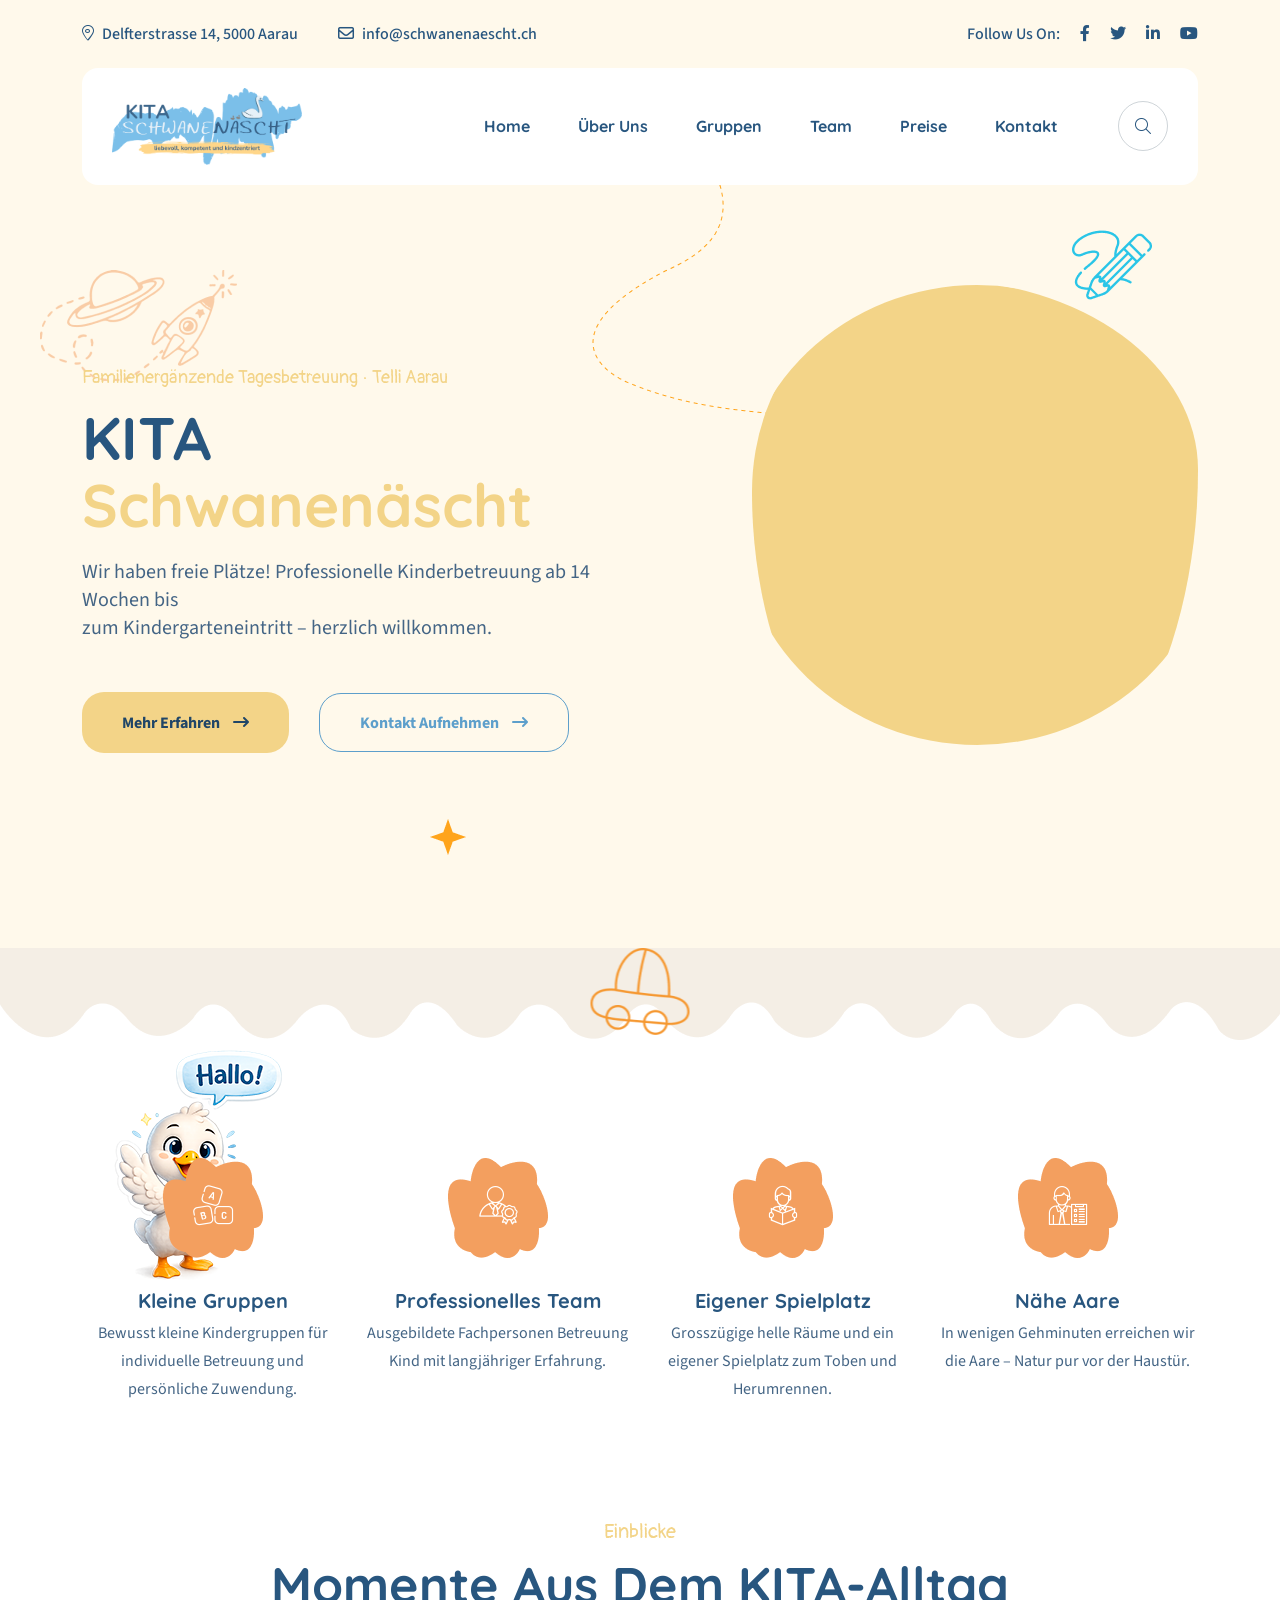
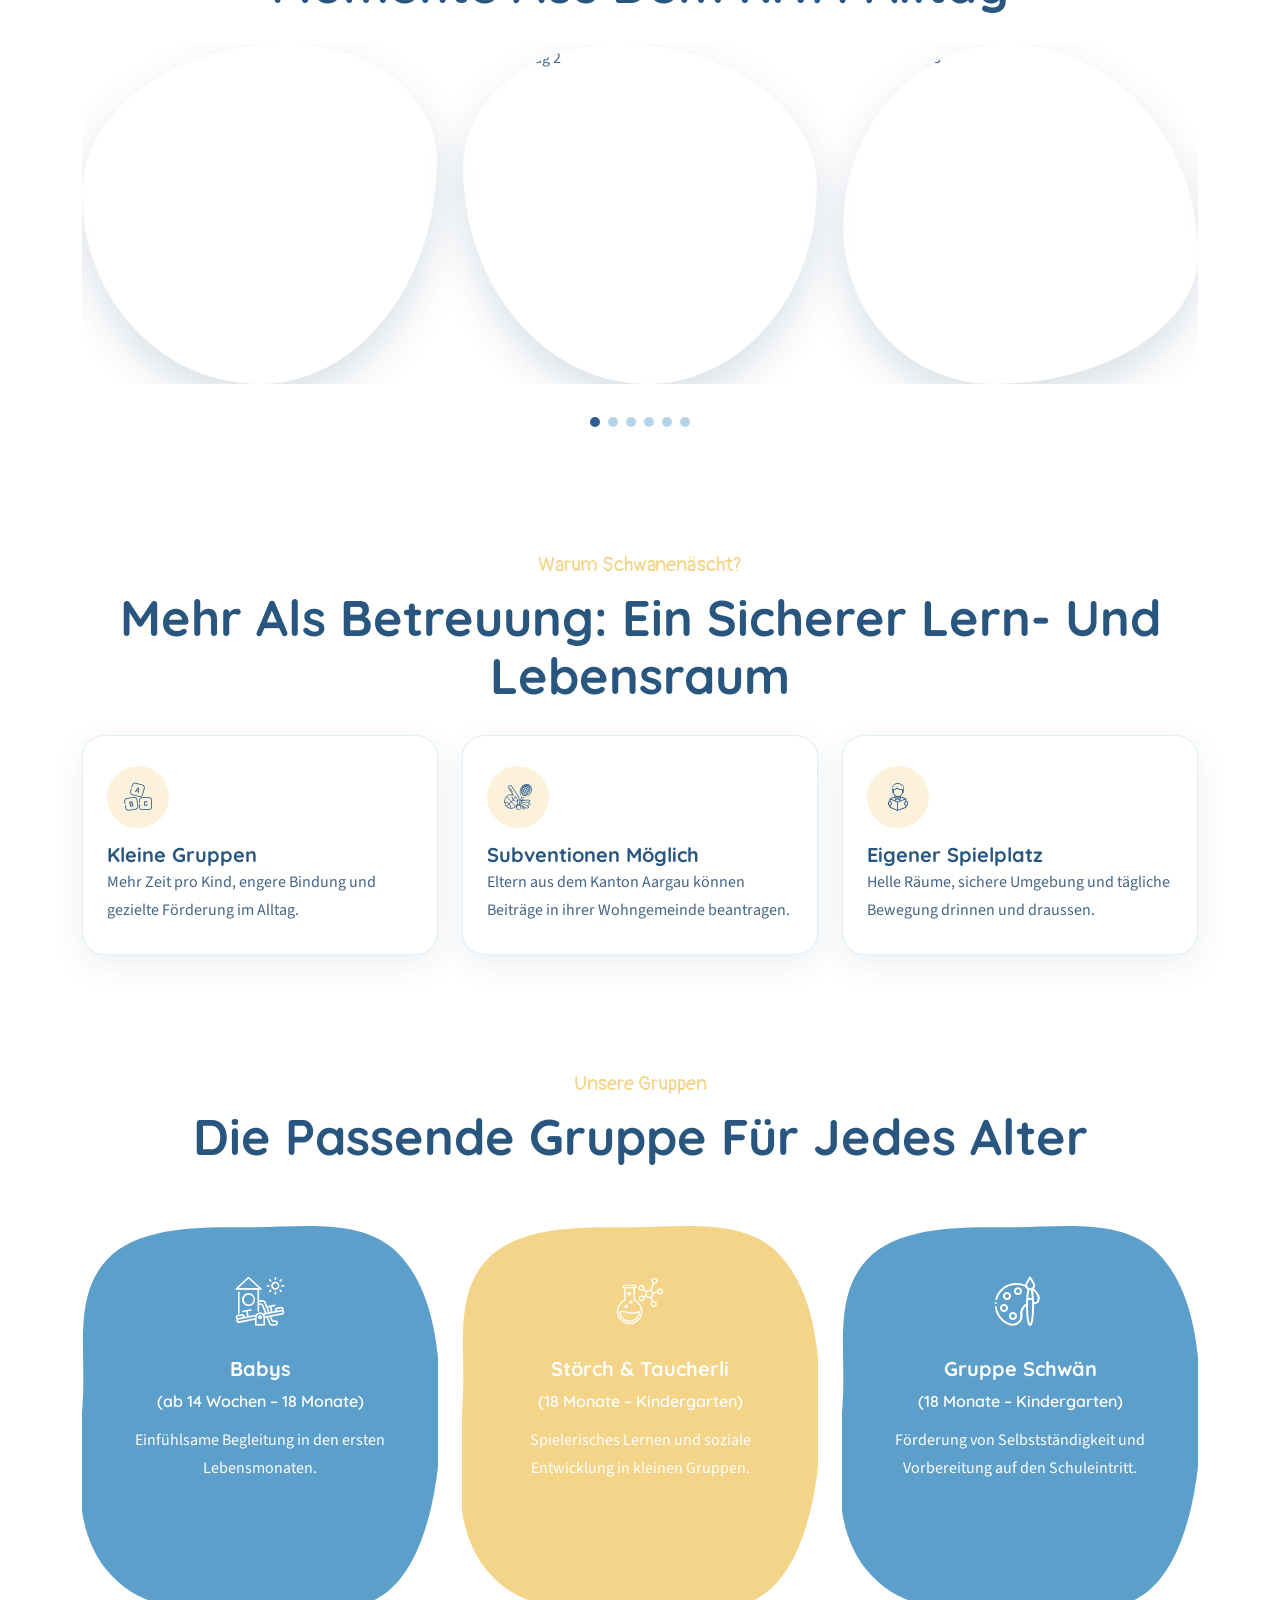
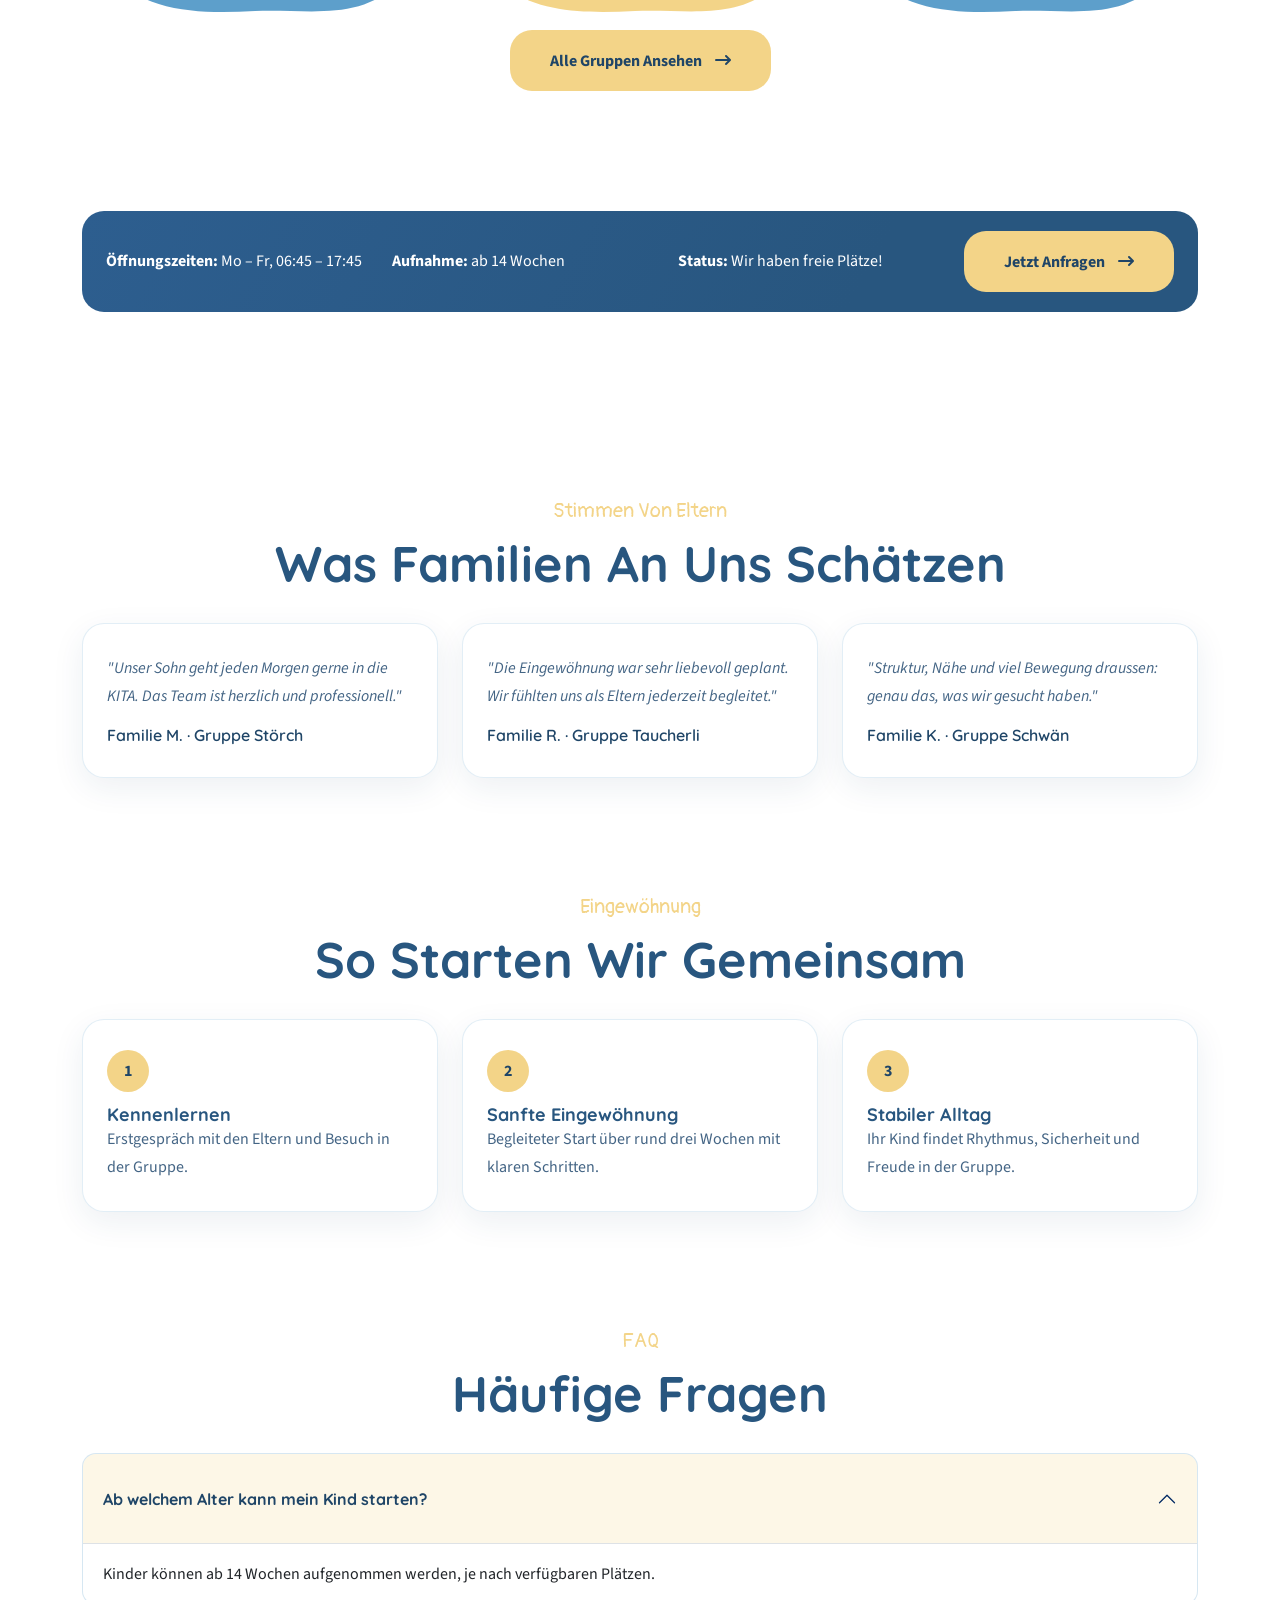
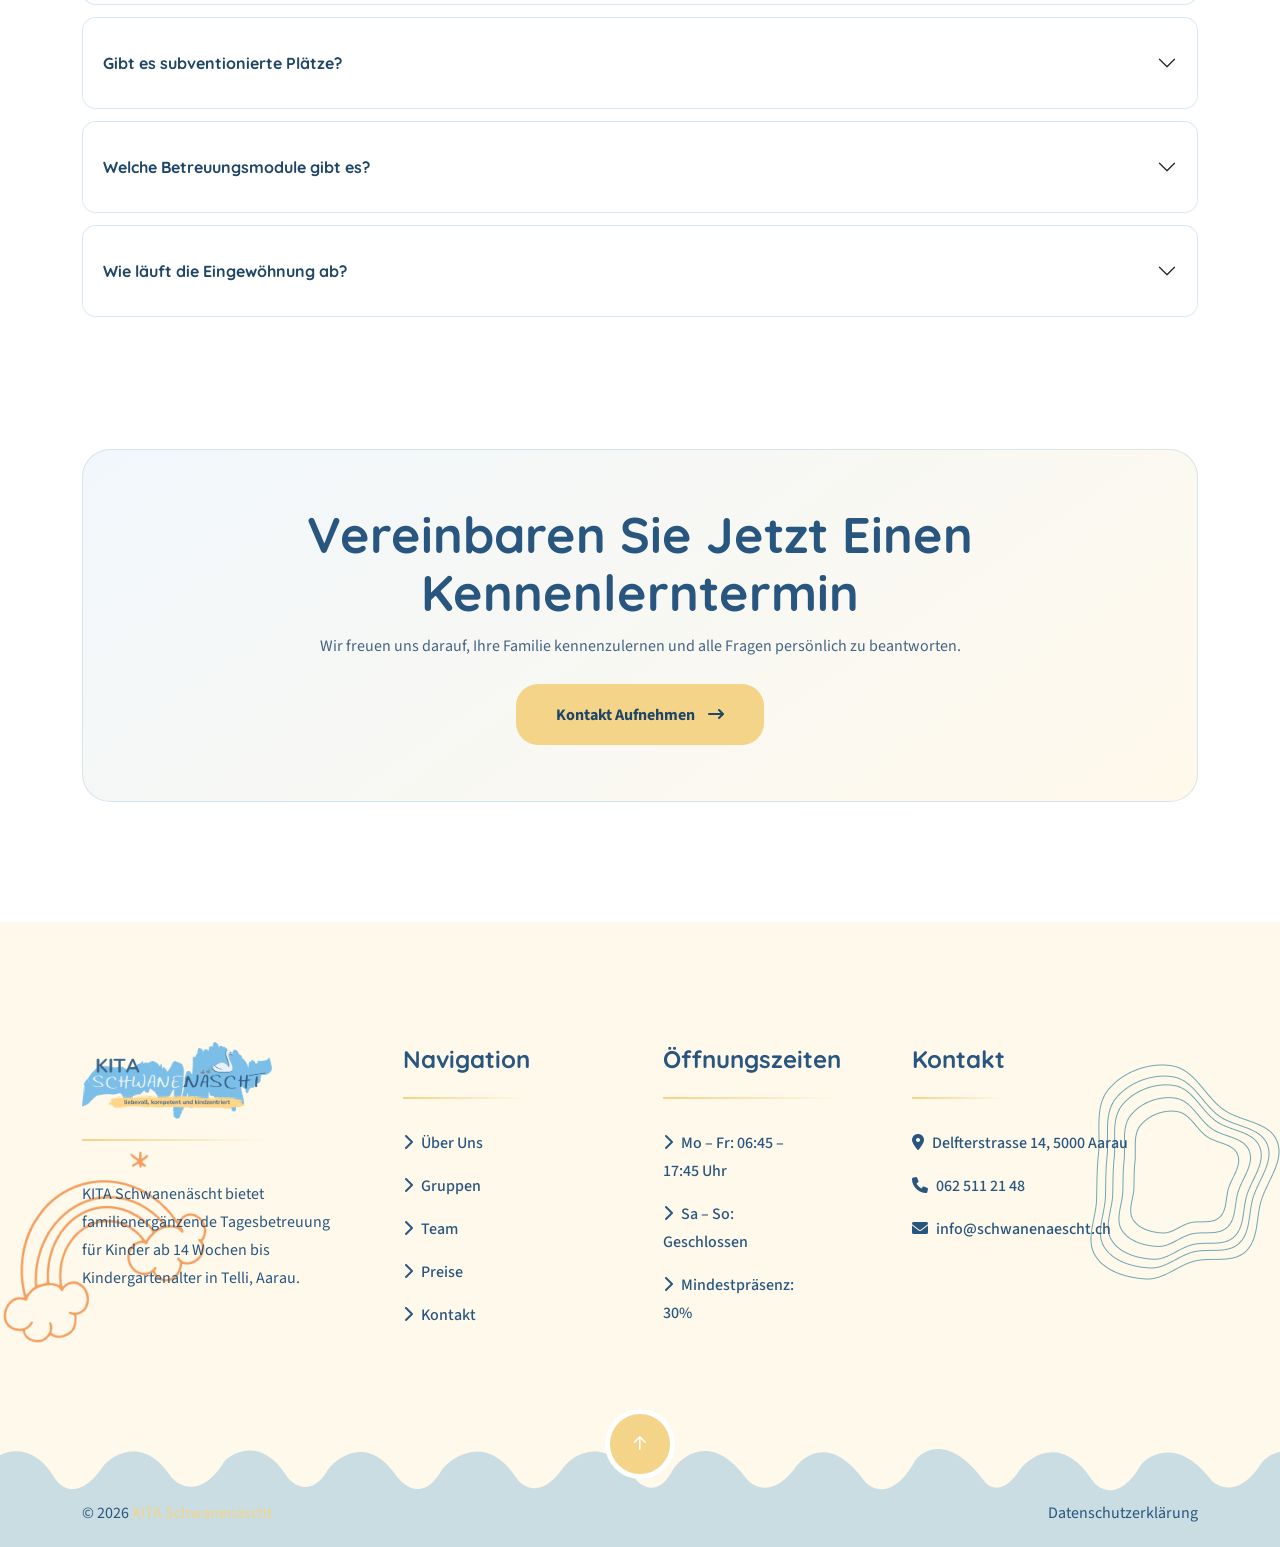
==== index.html @ d2004613 "creacion componente header y footer" ====
<!DOCTYPE html>
<html lang="en">
    <!--<< Header Area >>-->
    <head>
        <!-- ========== Meta Tags ========== -->
        <meta charset="UTF-8">
        <meta http-equiv="X-UA-Compatible" content="IE=edge">
        <meta name="viewport" content="width=device-width, initial-scale=1">
        <meta name="author" content="KITA Schwanenäscht">
        <meta name="description" content="KITA Schwanenäscht in Aarau: familienergänzende Tagesbetreuung mit Herz.">
        <!-- ======== Page title ============ -->
        <title>KITA Schwanenäscht – Startseite</title>
        <!--<< Favcion >>-->
        <link rel="shortcut icon" href="assets/img/Logo.png" type="image/x-icon">
        <!--<< Bootstrap min.css >>-->
        <link rel="stylesheet" href="assets/css/bootstrap.min.css">
        <!--<< All Min Css >>-->
        <link rel="stylesheet" href="assets/css/all.min.css">
        <!--<< Animate.css >>-->
        <link rel="stylesheet" href="assets/css/animate.css">
        <!--<< Icomoon.css >>-->
        <link rel="stylesheet" href="assets/css/icomoon.css">
        <!--<< Magnific Popup.css >>-->
        <link rel="stylesheet" href="assets/css/magnific-popup.css">
        <!--<< MeanMenu.css >>-->
        <link rel="stylesheet" href="assets/css/meanmenu.css">
        <!--<< Swiper Bundle.css >>-->
        <link rel="stylesheet" href="assets/css/swiper-bundle.min.css">
        <!--<< Nice Select.css >>-->
        <link rel="stylesheet" href="assets/css/nice-select.css">
        <!--<< Main.css >>-->
        <link rel="stylesheet" href="assets/css/main.css">
    </head>
    <body>

        <!-- Preloader Start -->
        <div id="preloader" class="preloader">
            <div class="animation-preloader">
                <div class="spinner">                
                </div>
                <div class="txt-loading">
                    <span data-text-preloader="K" class="letters-loading">
                        K
                    </span>
                    <span data-text-preloader="I" class="letters-loading">
                        I
                    </span>
                    <span data-text-preloader="T" class="letters-loading">
                        T
                    </span>
                    <span data-text-preloader="A" class="letters-loading">
                        A
                    </span>
                    <br></br>
                    <span data-text-preloader="A" class="letters-loading">
                        S
                    </span><span data-text-preloader="A" class="letters-loading">
                        c   
                    </span><span data-text-preloader="A" class="letters-loading">
                        h
                    </span><span data-text-preloader="A" class="letters-loading">
                        w
                    </span><span data-text-preloader="A" class="letters-loading">
                        a
                    </span><span data-text-preloader="A" class="letters-loading">
                        n
                    </span><span data-text-preloader="A" class="letters-loading">
                        e
                    </span><span data-text-preloader="A" class="letters-loading">
                        n
                    </span><span data-text-preloader="A" class="letters-loading">
                        ä
                    </span><span data-text-preloader="A" class="letters-loading">
                        s
                    </span><span data-text-preloader="A" class="letters-loading">
                        c
                    </span><span data-text-preloader="A" class="letters-loading">
                        h
                    </span><span data-text-preloader="A" class="letters-loading">
                        t
                    </span>
                    
                </div>
                <p class="text-center">Loading</p>
            </div>
            <div class="loader">
                <div class="row">
                    <div class="col-3 loader-section section-left">
                        <div class="bg"></div>
                    </div>
                    <div class="col-3 loader-section section-left">
                        <div class="bg"></div>
                    </div>
                    <div class="col-3 loader-section section-right">
                        <div class="bg"></div>
                    </div>
                    <div class="col-3 loader-section section-right">
                        <div class="bg"></div>
                    </div>
                </div>
            </div>
        </div>

        <div data-component="assets/Component/header.html"></div>

        <!-- Search Area Start -->
        <div class="search-wrap">
            <div class="search-inner">
                <i class="fas fa-times search-close" id="search-close"></i>
                <div class="search-cell">
                    <form method="get">
                        <div class="search-field-holder">
                            <input type="search" class="main-search-input" placeholder="Search...">
                        </div>
                    </form>
                </div>
            </div>
        </div>

        <!-- Hero Section Start -->
        <section class="hero-section hero-2 fix">
            <div class="circle-shape">
                <img src="assets/img/hero/circle.png" alt="shape-img">
            </div>
            <div class="line-shape">
                <img src="assets/img/hero/line-shape.png" alt="shape-img">
            </div>
            <div class="right-shape">
                <img src="assets/img/hero/right-shape.png" alt="shape-img">
            </div>
            <div class="roket-shape float-bob-y">
                <img src="assets/img/hero/roket.png" alt="shape-img">
            </div>
            <div class="compass-shape">
                <img src="assets/img/ente1.1.png" alt="shape-img">
            </div>
            <div class="bus-shape float-bob-x">
                <img src="assets/img/hero/bus.png" alt="shape-img">
            </div>
            <div class="frame-shape">
                <img src="assets/img/hero/frame.png" alt="shape-img">
            </div>
            <div class="star-shape">
                <img src="assets/img/hero/star-2.png" alt="shape-img">
            </div>
            <div class="pencil-shape">
                <img src="assets/img/hero/pencil.png" alt="">
            </div>
            <div class="container">
                <div class="row g-4 align-items-center">
                    <div class="col-lg-6">
                        <div class="hero-content">
                            <h5 class="wow fadeInUp">Familienergänzende Tagesbetreuung · Telli Aarau</h5>
                            <h1 class="wow fadeInUp" data-wow-delay=".3s">
                                KITA <br> <span>Schwanenäscht</span>
                            </h1>
                            <p class="wow fadeInUp" data-wow-delay=".5s">Wir haben freie Plätze! Professionelle Kinderbetreuung ab 14 Wochen bis <br> zum Kindergarteneintritt – herzlich willkommen.</p>
                            <div class="hero-button">
                                <a href="about.html" class="theme-btn wow fadeInUp" data-wow-delay=".7s">
                                    Mehr erfahren <i class="fa-solid fa-arrow-right-long"></i>
                                </a>
                                <a href="contact.html" class="theme-btn transparent wow fadeInUp" data-wow-delay=".8s">
                                    Kontakt aufnehmen <i class="fa-solid fa-arrow-right-long"></i>
                                </a>
                            </div>
                        </div>
                    </div>
                    <div class="col-lg-6 wow fadeInUp" data-wow-delay=".4s">
                        <div class="hero-image">
                            <img src="assets/img/kita-62.jpg" alt="hero-img">
                        </div>
                    </div>
                </div>
            </div>
        </section>

        <!-- Work Process Section Start -->
        <section class="work-process-section-2 fix section-padding fix">
            <div class="top-shape">
                <img src="assets/img/hero/bottom-shape.png" alt="shape-img">
            </div>
            <div class="container">
                <div class="process-work-wrapper style-padding">
                    <div class="row g-4">
                        <div class="col-xl-3 col-lg-4 col-md-6 wow fadeInUp" data-wow-delay=".2s">
                            <div class="work-process-items text-center">
                                <div class="icon bg-cover" style="background-image: url('assets/img/process/icon-bg.png');">
                                    <i class="icon-icon-1"></i>
                                </div>
                                <div class="content">
                                    <h4>Kleine Gruppen</h4>
                                    <p>
                                        Bewusst kleine Kindergruppen für individuelle Betreuung und persönliche Zuwendung.
                                    </p>
                                </div>
                            </div>
                        </div>
                        <div class="col-xl-3 col-lg-4 col-md-6 wow fadeInUp" data-wow-delay=".4s">
                            <div class="work-process-items text-center">
                                <div class="icon bg-cover" style="background-image: url('assets/img/process/icon-bg.png');">
                                    <i class="icon-icon-2"></i>
                                </div>
                                <div class="content">
                                    <h4>Professionelles Team</h4>
                                    <p>
                                        Ausgebildete Fachpersonen Betreuung Kind mit langjähriger Erfahrung.
                                    </p>
                                </div>
                            </div>
                        </div>
                        <div class="col-xl-3 col-lg-4 col-md-6 wow fadeInUp" data-wow-delay=".6s">
                            <div class="work-process-items text-center">
                                <div class="icon bg-cover" style="background-image: url('assets/img/process/icon-bg.png');">
                                    <i class="icon-icon-3"></i>
                                </div>
                                <div class="content">
                                    <h4>Eigener Spielplatz</h4>
                                    <p>
                                        Grosszügige helle Räume und ein eigener Spielplatz zum Toben und Herumrennen.
                                    </p>
                                </div>
                            </div>
                        </div>
                        <div class="col-xl-3 col-lg-4 col-md-6 wow fadeInUp" data-wow-delay=".8s">
                            <div class="work-process-items text-center">
                                <div class="icon bg-cover" style="background-image: url('assets/img/process/icon-bg.png');">
                                    <i class="icon-icon-4"></i>
                                </div>
                                <div class="content">
                                    <h4>Nähe Aare</h4>
                                    <p>
                                        In wenigen Gehminuten erreichen wir die Aare – Natur pur vor der Haustür.
                                    </p>
                                </div>
                            </div>
                        </div>
                    </div>
                </div>
            </div>
        </section>

        
        <!-- Home Gallery Carousel Start -->
        <section class="home-gallery-section fix section-padding pt-0">
            <div class="container">
                <div class="section-title text-center">
                    <span class="wow fadeInUp">Einblicke</span>
                    <h2 class="wow fadeInUp" data-wow-delay=".3s">Momente aus dem KITA-Alltag</h2>
                </div>
                <div class="swiper home-gallery-slider wow fadeInUp" data-wow-delay=".4s">
                    <div class="swiper-wrapper">
                        <div class="swiper-slide">
                            <div class="home-gallery-item">
                                <img src="assets/img/kita-62.jpg" alt="KITA Alltag 1">
                            </div>
                        </div>
                        <div class="swiper-slide">
                            <div class="home-gallery-item">
                                <img src="assets/img/kita-28.jpg" alt="KITA Alltag 2">
                            </div>
                        </div>
                        <div class="swiper-slide">
                            <div class="home-gallery-item">
                                <img src="assets/img/kita-75.jpg" alt="KITA Alltag 3">
                            </div>
                        </div>
                        <div class="swiper-slide">
                            <div class="home-gallery-item">
                                <img src="assets/img/kita-142.jpg" alt="KITA Alltag 4">
                            </div>
                        </div>
                        <div class="swiper-slide">
                            <div class="home-gallery-item">
                                <img src="assets/img/kita-77.jpg" alt="KITA Team 1">
                            </div>
                        </div>
                        <div class="swiper-slide">
                            <div class="home-gallery-item">
                                <img src="assets/img/kita-131.jpg" alt="KITA Team 2">
                            </div>
                        </div>
                    </div>
                </div>
                <div class="home-gallery-dots"></div>
            </div>
        </section>

        <!-- Home Highlights Section Start -->
        <section class="home-highlights-section section-padding pt-0">
            <div class="container">
                <div class="section-title text-center">
                    <span class="wow fadeInUp">Warum Schwanenäscht?</span>
                    <h2 class="wow fadeInUp" data-wow-delay=".3s">Mehr als Betreuung: ein sicherer Lern- und Lebensraum</h2>
                </div>
                <div class="row g-4">
                    <div class="col-lg-4 col-md-6 wow fadeInUp" data-wow-delay=".2s">
                        <div class="home-highlight-card">
                            <div class="icon"><i class="icon-icon-1"></i></div>
                            <h4>Kleine Gruppen</h4>
                            <p>Mehr Zeit pro Kind, engere Bindung und gezielte Förderung im Alltag.</p>
                        </div>
                    </div>
                    <div class="col-lg-4 col-md-6 wow fadeInUp" data-wow-delay=".4s">
                        <div class="home-highlight-card">
                            <div class="icon"><i class="icon-icon-12"></i></div>
                            <h4>Subventionen möglich</h4>
                            <p>Eltern aus dem Kanton Aargau können Beiträge in ihrer Wohngemeinde beantragen.</p>
                        </div>
                    </div>
                    <div class="col-lg-4 col-md-6 wow fadeInUp" data-wow-delay=".6s">
                        <div class="home-highlight-card">
                            <div class="icon"><i class="icon-icon-3"></i></div>
                            <h4>Eigener Spielplatz</h4>
                            <p>Helle Räume, sichere Umgebung und tägliche Bewegung drinnen und draussen.</p>
                        </div>
                    </div>
                </div>
            </div>
        </section>

        <!-- Home Groups Teaser Start -->
        <section class="home-groups-teaser section-padding pt-0">
            <div class="container">
                <div class="section-title text-center">
                    <span class="wow fadeInUp">Unsere Gruppen</span>
                    <h2 class="wow fadeInUp" data-wow-delay=".3s">Die passende Gruppe für jedes Alter</h2>
                </div>
                <div class="row g-4">
                    <div class="col-xl-4 col-md-6 wow fadeInUp" data-wow-delay=".2s">
                        <div class="program-box-items-2">
                            <div class="program-bg"></div>
                            <div class="icon">
                                <i class="icon-icon-18"></i>
                            </div>
                            <div class="content text-center">
                                <h4><a href="programs.html">Babys</a></h4>
                                <span>(ab 14 Wochen – 18 Monate)</span>
                                <p>Einfühlsame Begleitung in den ersten Lebensmonaten.</p>
                            </div>
                        </div>
                    </div>
                    <div class="col-xl-4 col-md-6 wow fadeInUp" data-wow-delay=".4s">
                        <div class="program-box-items-2">
                            <div class="program-bg bg-2"></div>
                            <div class="icon">
                                <i class="icon-icon-19"></i>
                            </div>
                            <div class="content text-center">
                                <h4><a href="programs.html">Störch & Taucherli</a></h4>
                                <span>(18 Monate – Kindergarten)</span>
                                <p>Spielerisches Lernen und soziale Entwicklung in kleinen Gruppen.</p>
                            </div>
                        </div>
                    </div>
                    <div class="col-xl-4 col-md-6 wow fadeInUp" data-wow-delay=".6s">
                        <div class="program-box-items-2">
                            <div class="program-bg bg-4"></div>
                            <div class="icon">
                                <i class="icon-icon-21"></i>
                            </div>
                            <div class="content text-center">
                                <h4><a href="programs.html">Gruppe Schwän</a></h4>
                                <span>(18 Monate – Kindergarten)</span>
                                <p>Förderung von Selbstständigkeit und Vorbereitung auf den Schuleintritt.</p>
                            </div>
                        </div>
                    </div>
                </div>
                <div class="text-center mt-5 wow fadeInUp" data-wow-delay=".5s">
                    <a href="programs.html" class="theme-btn">Alle Gruppen ansehen <i class="fa-solid fa-arrow-right-long"></i></a>
                </div>
            </div>
        </section>

        <!-- Home Availability Strip Start -->
        <section class="home-availability-strip">
            <div class="container">
                <div class="availability-wrap wow fadeInUp" data-wow-delay=".2s">
                    <div><strong>Öffnungszeiten:</strong> Mo – Fr, 06:45 – 17:45</div>
                    <div><strong>Aufnahme:</strong> ab 14 Wochen</div>
                    <div><strong>Status:</strong> Wir haben freie Plätze!</div>
                    <a href="contact.html" class="theme-btn">Jetzt anfragen <i class="fa-solid fa-arrow-right-long"></i></a>
                </div>
            </div>
        </section>

        <!-- Home Testimonials Start -->
        <section class="home-testimonials section-padding">
            <div class="container">
                <div class="section-title text-center">
                    <span class="wow fadeInUp">Stimmen von Eltern</span>
                    <h2 class="wow fadeInUp" data-wow-delay=".3s">Was Familien an uns schätzen</h2>
                </div>
                <div class="row g-4">
                    <div class="col-lg-4 col-md-6 wow fadeInUp" data-wow-delay=".2s">
                        <div class="home-testimonial-card">
                            <p>"Unser Sohn geht jeden Morgen gerne in die KITA. Das Team ist herzlich und professionell."</p>
                            <h6>Familie M. · Gruppe Störch</h6>
                        </div>
                    </div>
                    <div class="col-lg-4 col-md-6 wow fadeInUp" data-wow-delay=".4s">
                        <div class="home-testimonial-card">
                            <p>"Die Eingewöhnung war sehr liebevoll geplant. Wir fühlten uns als Eltern jederzeit begleitet."</p>
                            <h6>Familie R. · Gruppe Taucherli</h6>
                        </div>
                    </div>
                    <div class="col-lg-4 col-md-6 wow fadeInUp" data-wow-delay=".6s">
                        <div class="home-testimonial-card">
                            <p>"Struktur, Nähe und viel Bewegung draussen: genau das, was wir gesucht haben."</p>
                            <h6>Familie K. · Gruppe Schwän</h6>
                        </div>
                    </div>
                </div>
            </div>
        </section>

        <!-- Home Onboarding Start -->
        <section class="home-onboarding section-padding pt-0">
            <div class="container">
                <div class="section-title text-center">
                    <span class="wow fadeInUp">Eingewöhnung</span>
                    <h2 class="wow fadeInUp" data-wow-delay=".3s">So starten wir gemeinsam</h2>
                </div>
                <div class="row g-4">
                    <div class="col-lg-4 col-md-6 wow fadeInUp" data-wow-delay=".2s">
                        <div class="onboarding-step">
                            <span class="step-number">1</span>
                            <h5>Kennenlernen</h5>
                            <p>Erstgespräch mit den Eltern und Besuch in der Gruppe.</p>
                        </div>
                    </div>
                    <div class="col-lg-4 col-md-6 wow fadeInUp" data-wow-delay=".4s">
                        <div class="onboarding-step">
                            <span class="step-number">2</span>
                            <h5>Sanfte Eingewöhnung</h5>
                            <p>Begleiteter Start über rund drei Wochen mit klaren Schritten.</p>
                        </div>
                    </div>
                    <div class="col-lg-4 col-md-6 wow fadeInUp" data-wow-delay=".6s">
                        <div class="onboarding-step">
                            <span class="step-number">3</span>
                            <h5>Stabiler Alltag</h5>
                            <p>Ihr Kind findet Rhythmus, Sicherheit und Freude in der Gruppe.</p>
                        </div>
                    </div>
                </div>
            </div>
        </section>

        <!-- Home FAQ Start -->
        <section class="home-faq section-padding pt-0">
            <div class="container">
                <div class="section-title text-center">
                    <span class="wow fadeInUp">FAQ</span>
                    <h2 class="wow fadeInUp" data-wow-delay=".3s">Häufige Fragen</h2>
                </div>
                <div class="accordion" id="homeFaqAccordion">
                    <div class="accordion-item wow fadeInUp" data-wow-delay=".2s">
                        <h2 class="accordion-header" id="faqHeadingOne">
                            <button class="accordion-button" type="button" data-bs-toggle="collapse" data-bs-target="#faqOne" aria-expanded="true" aria-controls="faqOne">
                                Ab welchem Alter kann mein Kind starten?
                            </button>
                        </h2>
                        <div id="faqOne" class="accordion-collapse collapse show" aria-labelledby="faqHeadingOne" data-bs-parent="#homeFaqAccordion">
                            <div class="accordion-body">Kinder können ab 14 Wochen aufgenommen werden, je nach verfügbaren Plätzen.</div>
                        </div>
                    </div>
                    <div class="accordion-item wow fadeInUp" data-wow-delay=".3s">
                        <h2 class="accordion-header" id="faqHeadingTwo">
                            <button class="accordion-button collapsed" type="button" data-bs-toggle="collapse" data-bs-target="#faqTwo" aria-expanded="false" aria-controls="faqTwo">
                                Gibt es subventionierte Plätze?
                            </button>
                        </h2>
                        <div id="faqTwo" class="accordion-collapse collapse" aria-labelledby="faqHeadingTwo" data-bs-parent="#homeFaqAccordion">
                            <div class="accordion-body">Ja. Eltern aus dem Kanton Aargau können bei der Wohngemeinde Subventionen beantragen.</div>
                        </div>
                    </div>
                    <div class="accordion-item wow fadeInUp" data-wow-delay=".4s">
                        <h2 class="accordion-header" id="faqHeadingThree">
                            <button class="accordion-button collapsed" type="button" data-bs-toggle="collapse" data-bs-target="#faqThree" aria-expanded="false" aria-controls="faqThree">
                                Welche Betreuungsmodule gibt es?
                            </button>
                        </h2>
                        <div id="faqThree" class="accordion-collapse collapse" aria-labelledby="faqHeadingThree" data-bs-parent="#homeFaqAccordion">
                            <div class="accordion-body">Ganztag oder Halbtag, mit oder ohne Mittagessen, passend zu Ihrem Familienalltag.</div>
                        </div>
                    </div>
                    <div class="accordion-item wow fadeInUp" data-wow-delay=".5s">
                        <h2 class="accordion-header" id="faqHeadingFour">
                            <button class="accordion-button collapsed" type="button" data-bs-toggle="collapse" data-bs-target="#faqFour" aria-expanded="false" aria-controls="faqFour">
                                Wie läuft die Eingewöhnung ab?
                            </button>
                        </h2>
                        <div id="faqFour" class="accordion-collapse collapse" aria-labelledby="faqHeadingFour" data-bs-parent="#homeFaqAccordion">
                            <div class="accordion-body">In mehreren begleiteten Terminen über etwa drei Wochen, individuell auf Ihr Kind abgestimmt.</div>
                        </div>
                    </div>
                </div>
            </div>
        </section>

        <!-- Home CTA Final Start -->
        <section class="home-final-cta section-padding pt-0">
            <div class="container">
                <div class="home-final-cta-wrap text-center wow fadeInUp" data-wow-delay=".2s">
                    <h2>Vereinbaren Sie jetzt einen Kennenlerntermin</h2>
                    <p>Wir freuen uns darauf, Ihre Familie kennenzulernen und alle Fragen persönlich zu beantworten.</p>
                    <a href="contact.html" class="theme-btn">Kontakt aufnehmen <i class="fa-solid fa-arrow-right-long"></i></a>
                </div>
            </div>
        </section>
<!--<< Footer Section Start >>-->
        <div data-component="assets/Component/footer.html"></div>

        <!--<< All JS Plugins >>-->
        <script src="assets/js/jquery-3.7.1.min.js"></script>
        <script src="assets/js/viewport.jquery.js"></script>
        <script src="assets/js/bootstrap.bundle.min.js"></script>
        <script src="assets/js/jquery.nice-select.min.js"></script>
        <script src="assets/js/jquery.waypoints.js"></script>
        <script src="assets/js/jquery.counterup.min.js"></script>
        <script src="assets/js/swiper-bundle.min.js"></script>
        <script src="assets/js/jquery.meanmenu.min.js"></script>
        <script src="assets/js/jquery.magnific-popup.min.js"></script>
        <script src="assets/js/wow.min.js"></script>
        <script src="assets/js/main.js"></script>
    </body>
</html>
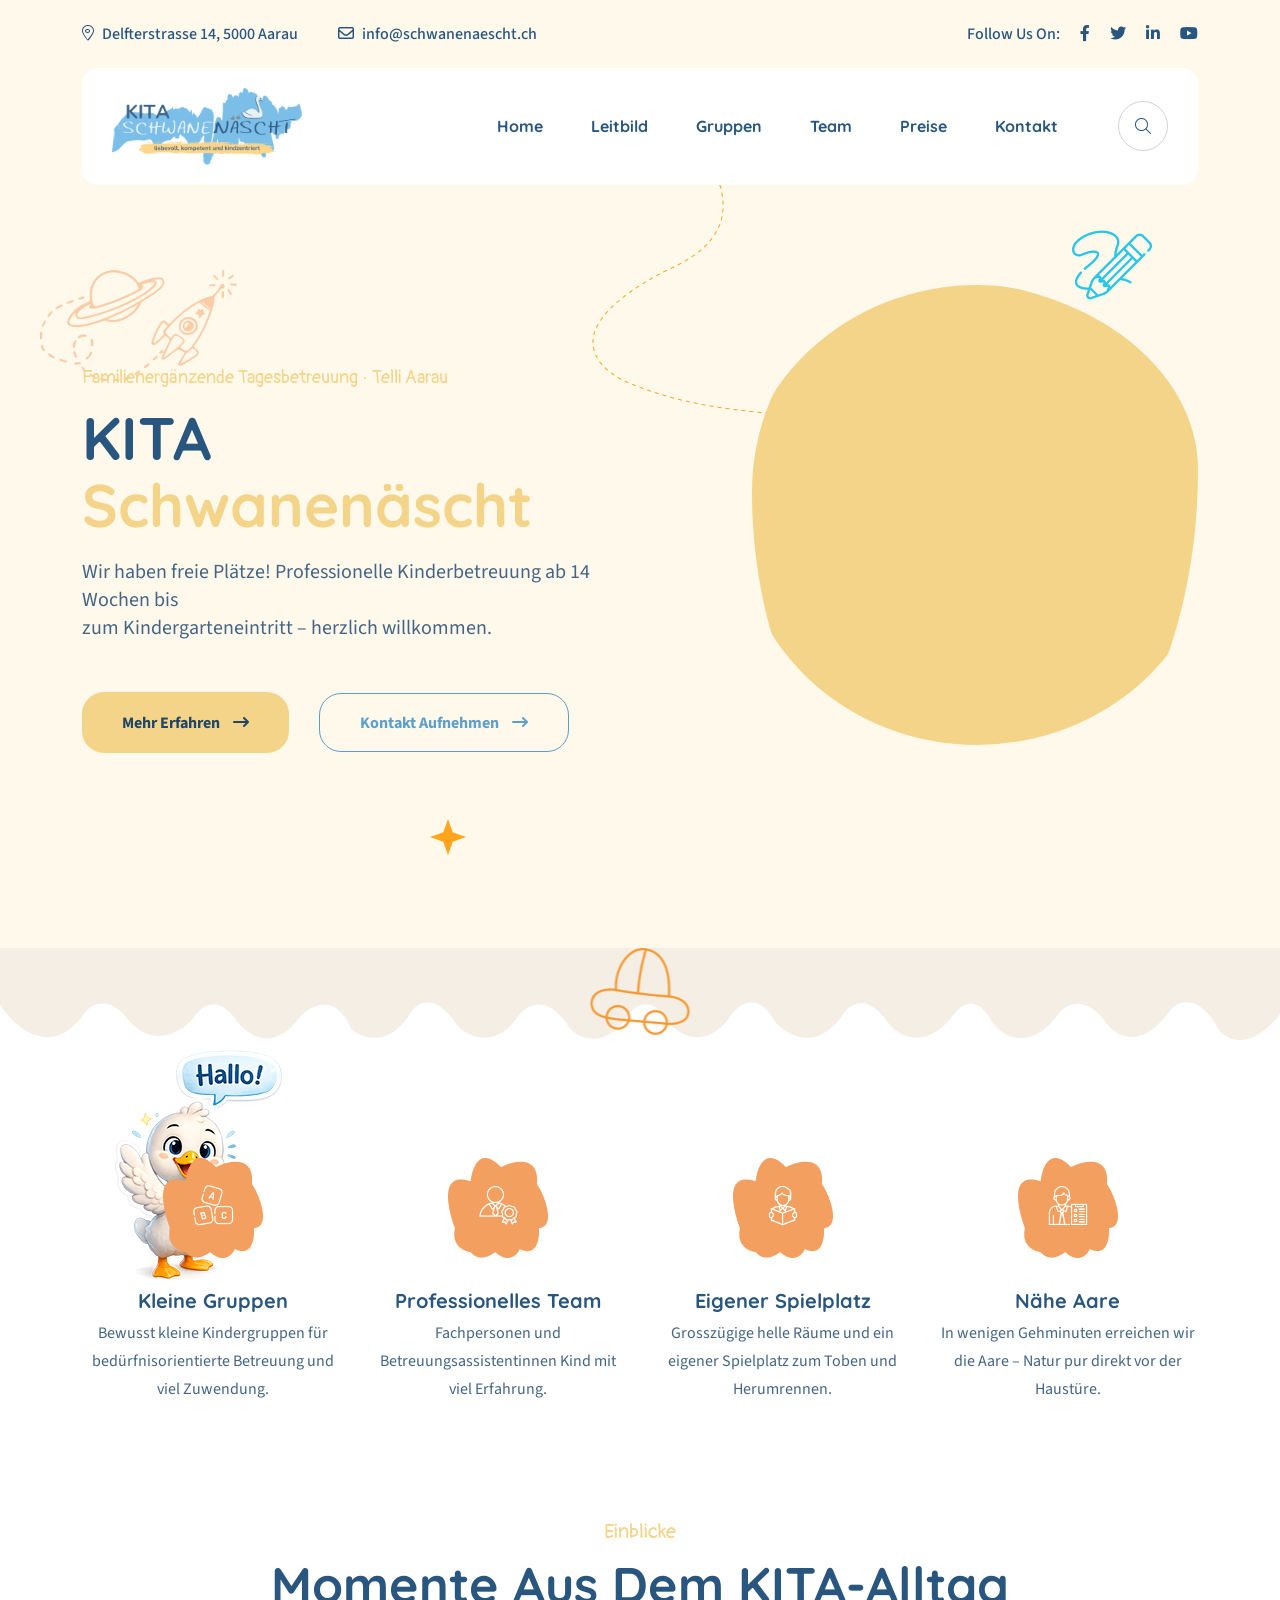
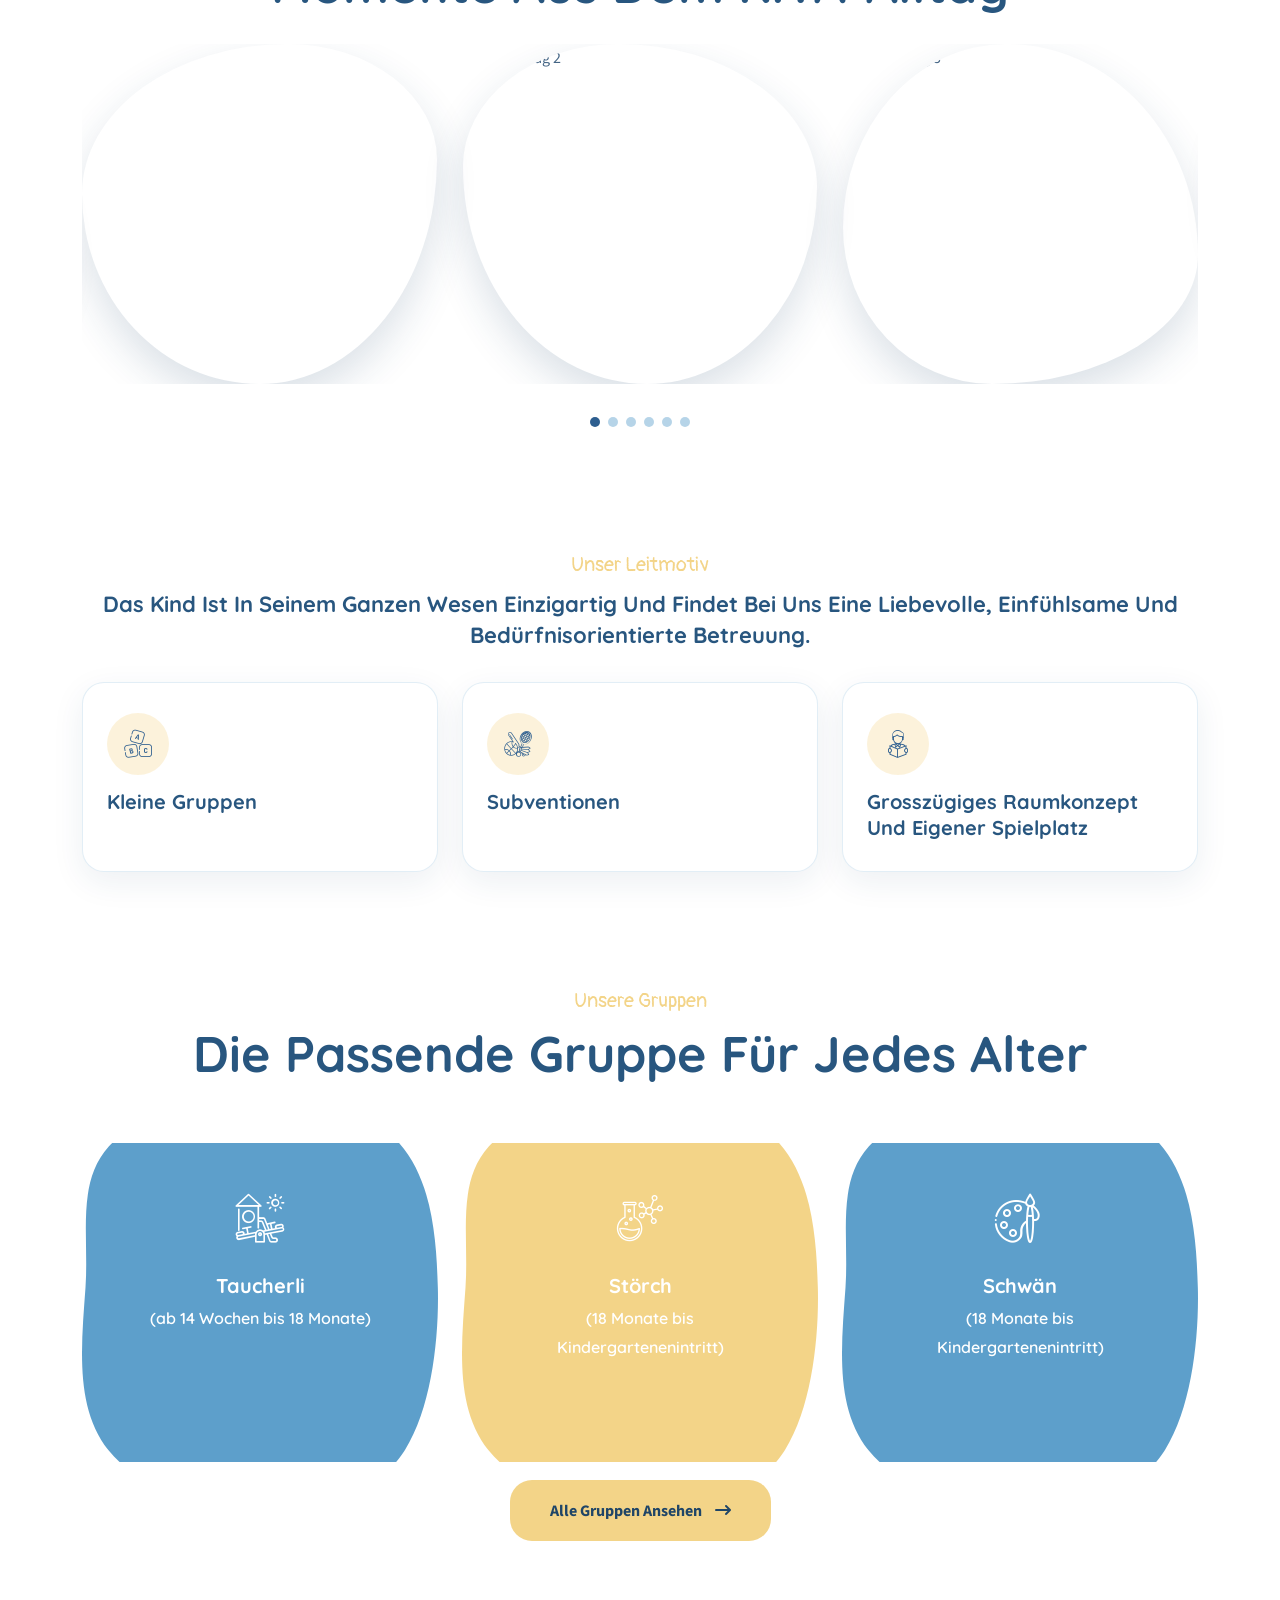
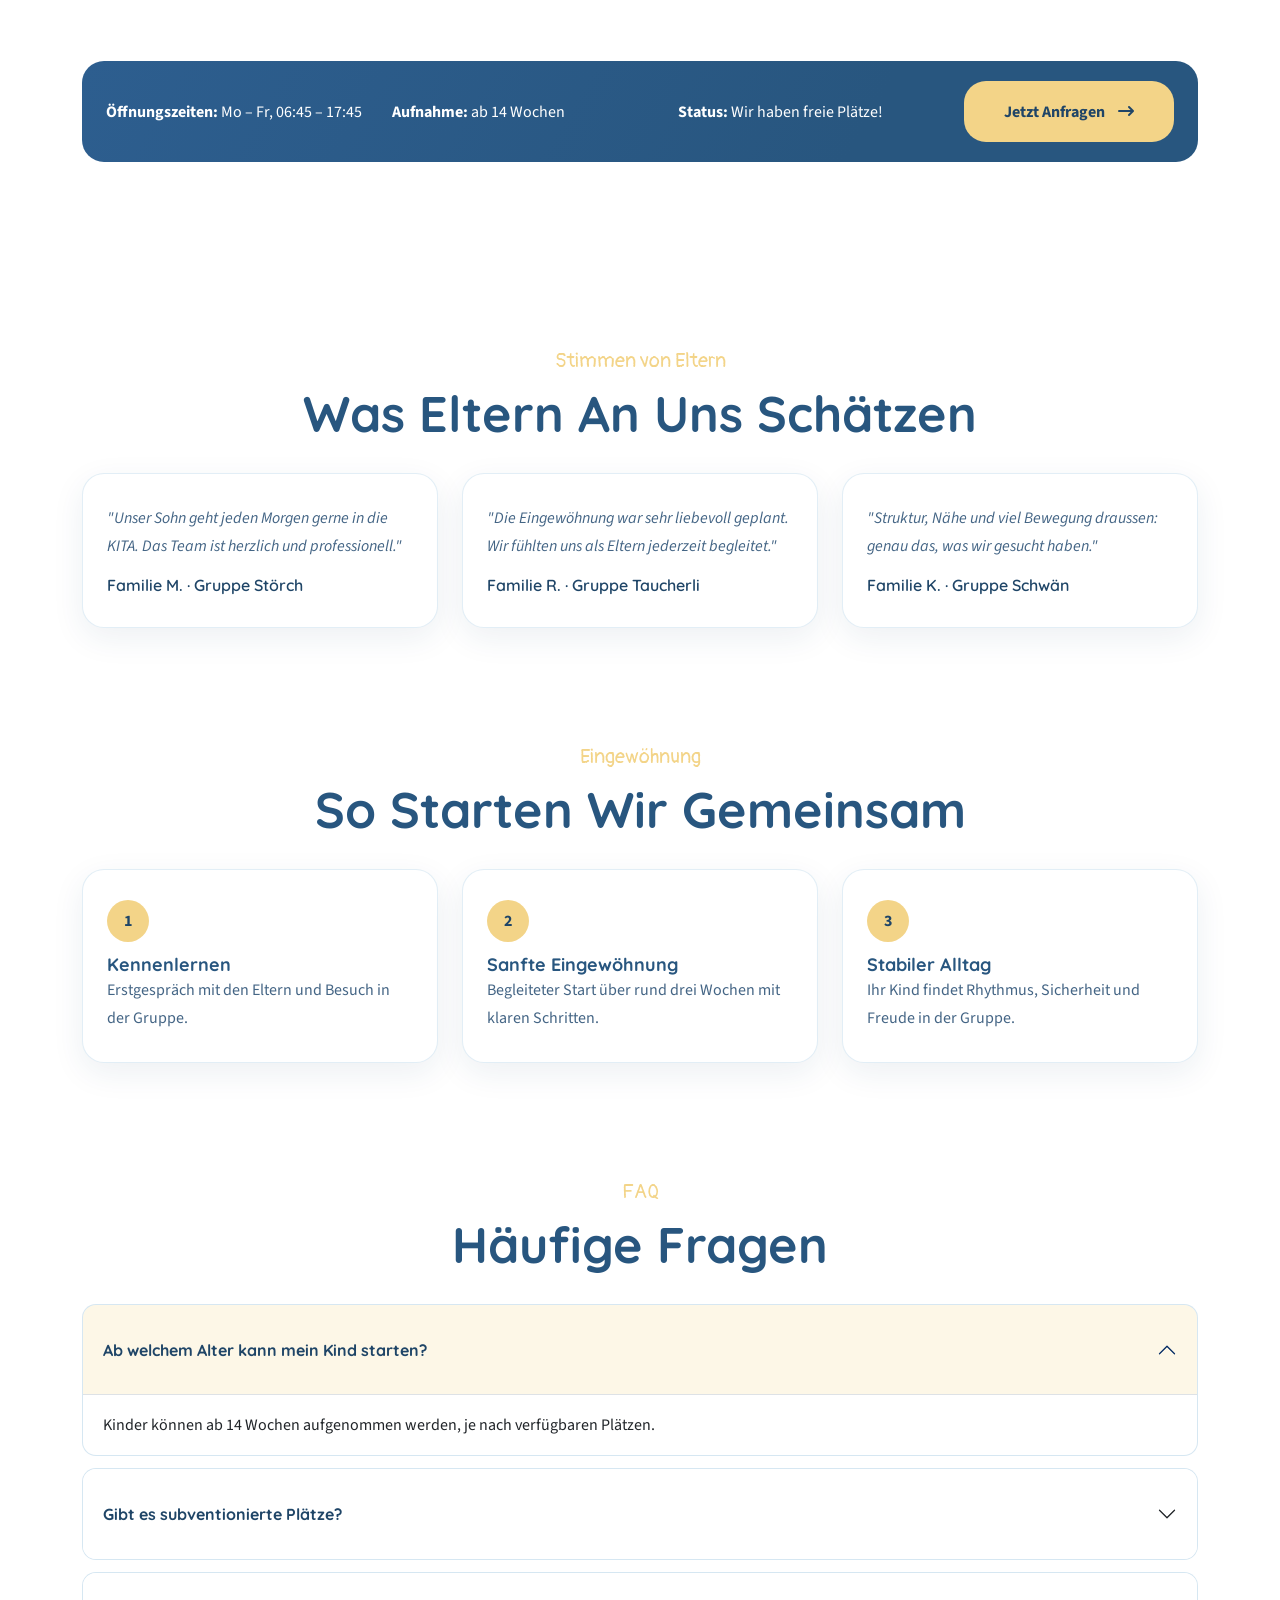
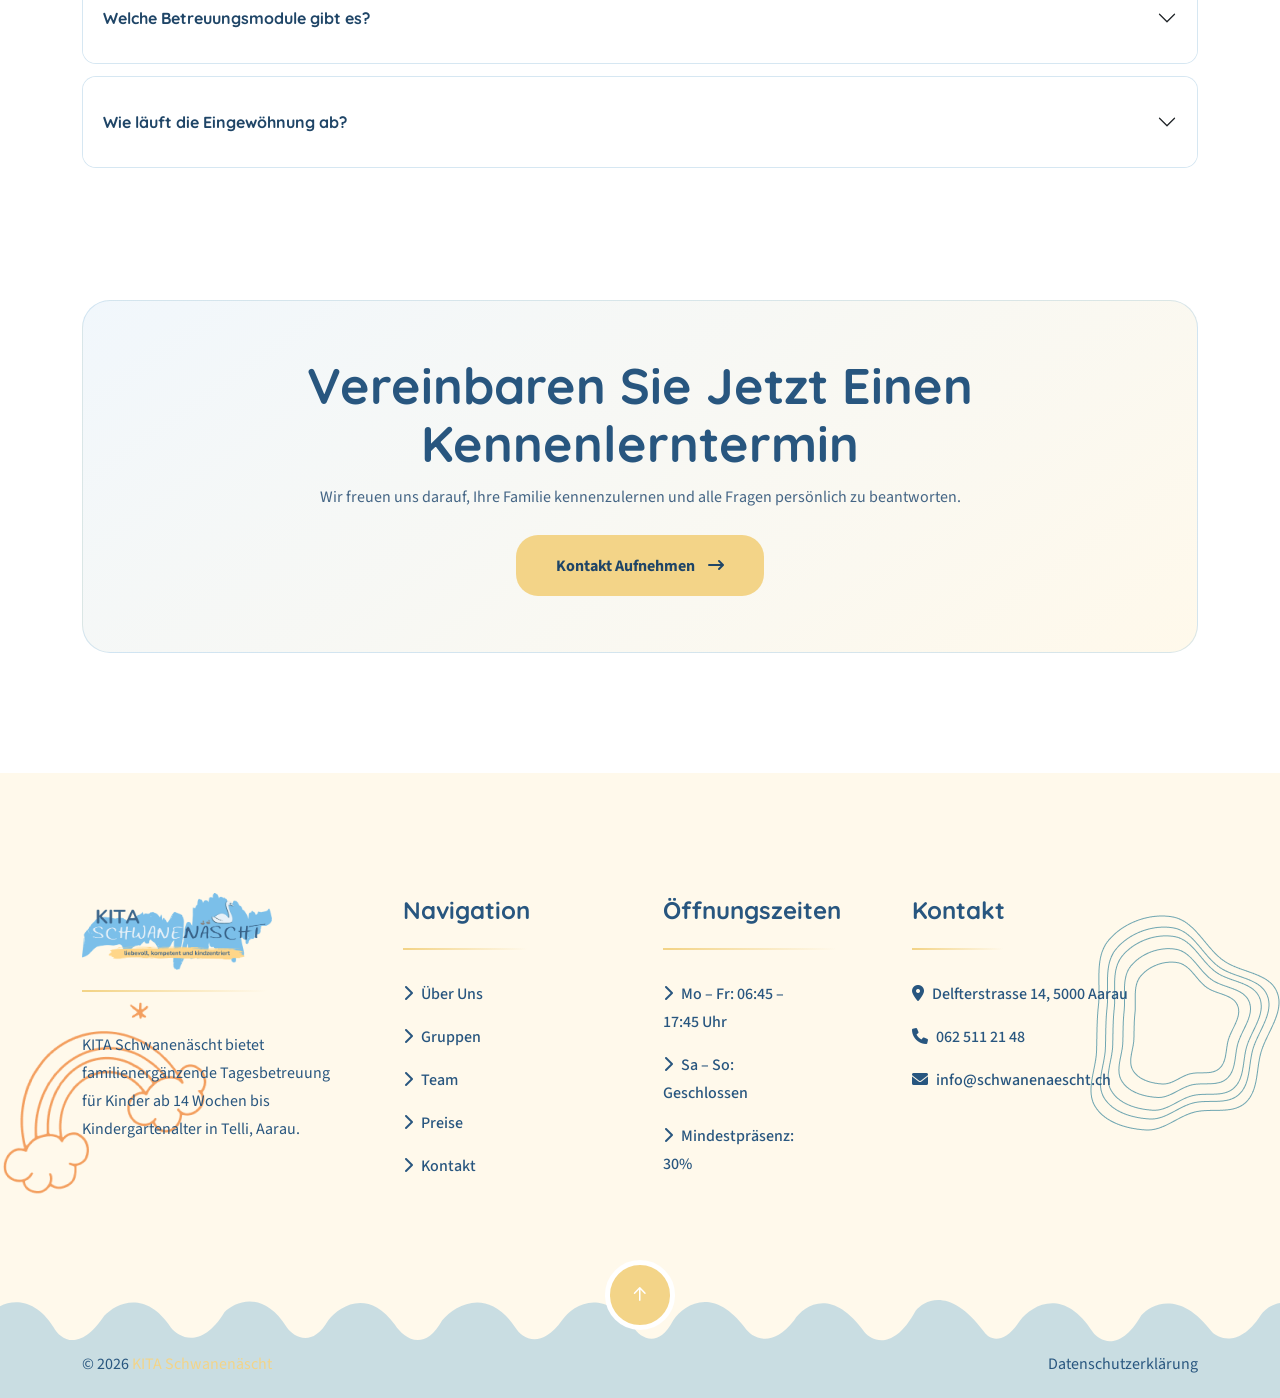
==== commit 63c865a5: "cambios en el home list" ====
--- a/index.html
+++ b/index.html
@@ -103,19 +103,7 @@
 
         <div data-component="assets/Component/header.html"></div>
 
-        <!-- Search Area Start -->
-        <div class="search-wrap">
-            <div class="search-inner">
-                <i class="fas fa-times search-close" id="search-close"></i>
-                <div class="search-cell">
-                    <form method="get">
-                        <div class="search-field-holder">
-                            <input type="search" class="main-search-input" placeholder="Search...">
-                        </div>
-                    </form>
-                </div>
-            </div>
-        </div>
+        <div data-component="assets/Component/search-wrap.html"></div>
 
         <!-- Hero Section Start -->
         <section class="hero-section hero-2 fix">
@@ -190,7 +178,7 @@
                                 <div class="content">
                                     <h4>Kleine Gruppen</h4>
                                     <p>
-                                        Bewusst kleine Kindergruppen für individuelle Betreuung und persönliche Zuwendung.
+                                        Bewusst kleine Kindergruppen für bedürfnisorientierte Betreuung und viel Zuwendung.
                                     </p>
                                 </div>
                             </div>
@@ -203,7 +191,7 @@
                                 <div class="content">
                                     <h4>Professionelles Team</h4>
                                     <p>
-                                        Ausgebildete Fachpersonen Betreuung Kind mit langjähriger Erfahrung.
+                                        Fachpersonen  und Betreuungsassistentinnen Kind mit viel Erfahrung.
                                     </p>
                                 </div>
                             </div>
@@ -229,7 +217,7 @@
                                 <div class="content">
                                     <h4>Nähe Aare</h4>
                                     <p>
-                                        In wenigen Gehminuten erreichen wir die Aare – Natur pur vor der Haustür.
+                                        In wenigen Gehminuten erreichen wir die Aare – Natur pur  direkt vor der Haustüre.
                                     </p>
                                 </div>
                             </div>
@@ -289,29 +277,29 @@
         <section class="home-highlights-section section-padding pt-0">
             <div class="container">
                 <div class="section-title text-center">
-                    <span class="wow fadeInUp">Warum Schwanenäscht?</span>
-                    <h2 class="wow fadeInUp" data-wow-delay=".3s">Mehr als Betreuung: ein sicherer Lern- und Lebensraum</h2>
+                    <span class="wow fadeInUp">Unser Leitmotiv</span>
+                    <h3 class="wow fadeInUp" data-wow-delay=".3s">Das Kind ist in seinem ganzen Wesen einzigartig und findet bei uns eine liebevolle, einfühlsame und bedürfnisorientierte Betreuung.</h3>
                 </div>
                 <div class="row g-4">
                     <div class="col-lg-4 col-md-6 wow fadeInUp" data-wow-delay=".2s">
                         <div class="home-highlight-card">
                             <div class="icon"><i class="icon-icon-1"></i></div>
                             <h4>Kleine Gruppen</h4>
-                            <p>Mehr Zeit pro Kind, engere Bindung und gezielte Förderung im Alltag.</p>
+                            
                         </div>
                     </div>
                     <div class="col-lg-4 col-md-6 wow fadeInUp" data-wow-delay=".4s">
                         <div class="home-highlight-card">
                             <div class="icon"><i class="icon-icon-12"></i></div>
-                            <h4>Subventionen möglich</h4>
-                            <p>Eltern aus dem Kanton Aargau können Beiträge in ihrer Wohngemeinde beantragen.</p>
+                            <h4>Subventionen </h4>
+                            
                         </div>
                     </div>
                     <div class="col-lg-4 col-md-6 wow fadeInUp" data-wow-delay=".6s">
                         <div class="home-highlight-card">
                             <div class="icon"><i class="icon-icon-3"></i></div>
-                            <h4>Eigener Spielplatz</h4>
-                            <p>Helle Räume, sichere Umgebung und tägliche Bewegung drinnen und draussen.</p>
+                            <h4>Grosszügiges Raumkonzept und eigener Spielplatz</h4>
+                            
                         </div>
                     </div>
                 </div>
@@ -333,9 +321,10 @@
                                 <i class="icon-icon-18"></i>
                             </div>
                             <div class="content text-center">
-                                <h4><a href="programs.html">Babys</a></h4>
-                                <span>(ab 14 Wochen – 18 Monate)</span>
-                                <p>Einfühlsame Begleitung in den ersten Lebensmonaten.</p>
+                                <h4><a href="programs.html">Taucherli</a></h4>
+                                <span>(ab 14 Wochen  bis 18 Monate)</span>
+                                
+                                
                             </div>
                         </div>
                     </div>
@@ -346,9 +335,10 @@
                                 <i class="icon-icon-19"></i>
                             </div>
                             <div class="content text-center">
-                                <h4><a href="programs.html">Störch & Taucherli</a></h4>
-                                <span>(18 Monate – Kindergarten)</span>
-                                <p>Spielerisches Lernen und soziale Entwicklung in kleinen Gruppen.</p>
+                                <h4><a href="programs.html">Störch </a></h4>
+                                <span>(18 Monate bis Kindergartenenintritt)</span>
+                               
+                                
                             </div>
                         </div>
                     </div>
@@ -359,9 +349,9 @@
                                 <i class="icon-icon-21"></i>
                             </div>
                             <div class="content text-center">
-                                <h4><a href="programs.html">Gruppe Schwän</a></h4>
-                                <span>(18 Monate – Kindergarten)</span>
-                                <p>Förderung von Selbstständigkeit und Vorbereitung auf den Schuleintritt.</p>
+                                <h4><a href="programs.html">Schwän</a></h4>
+                                <span>(18 Monate bis Kindergartenenintritt)</span>
+                                
                             </div>
                         </div>
                     </div>
@@ -389,7 +379,7 @@
             <div class="container">
                 <div class="section-title text-center">
                     <span class="wow fadeInUp">Stimmen von Eltern</span>
-                    <h2 class="wow fadeInUp" data-wow-delay=".3s">Was Familien an uns schätzen</h2>
+                    <h2 class="wow fadeInUp" data-wow-delay=".3s">Was Eltern an uns schätzen</h2>
                 </div>
                 <div class="row g-4">
                     <div class="col-lg-4 col-md-6 wow fadeInUp" data-wow-delay=".2s">
@@ -523,6 +513,6 @@
         <script src="assets/js/jquery.meanmenu.min.js"></script>
         <script src="assets/js/jquery.magnific-popup.min.js"></script>
         <script src="assets/js/wow.min.js"></script>
-        <script src="assets/js/main.js"></script>
+        <script src="assets/js/main.js?v=20260603"></script>
     </body>
 </html>
--- a/assets/css/main.css
+++ b/assets/css/main.css
@@ -13041,15 +13041,15 @@
   height: 100%;
   left: 0;
   width: 100%;
-  transition: all 800ms cubic-bezier(0.77, 0, 0.175, 1);
+  transition: all 320ms cubic-bezier(0.77, 0, 0.175, 1);
 }
 .preloader.loaded .animation-preloader {
   opacity: 0;
-  transition: 0.3s ease-out;
+  transition: 0.18s ease-out;
 }
 .preloader.loaded .loader-section .bg {
   width: 0;
-  transition: 0.7s 0.3s allcubic-bezier(0.1, 0.1, 0.1, 1);
+  transition: 0.28s 0.06s allcubic-bezier(0.1, 0.1, 0.1, 1);
 }
 
 .search-wrap {
@@ -15682,7 +15682,7 @@
   margin-bottom: 10px;
   display: inline-block;
   font-weight: 400;
-  text-transform: capitalize;
+  text-transform: none;
   font-size: 20px;
   font-family: "Pangolin";
 }
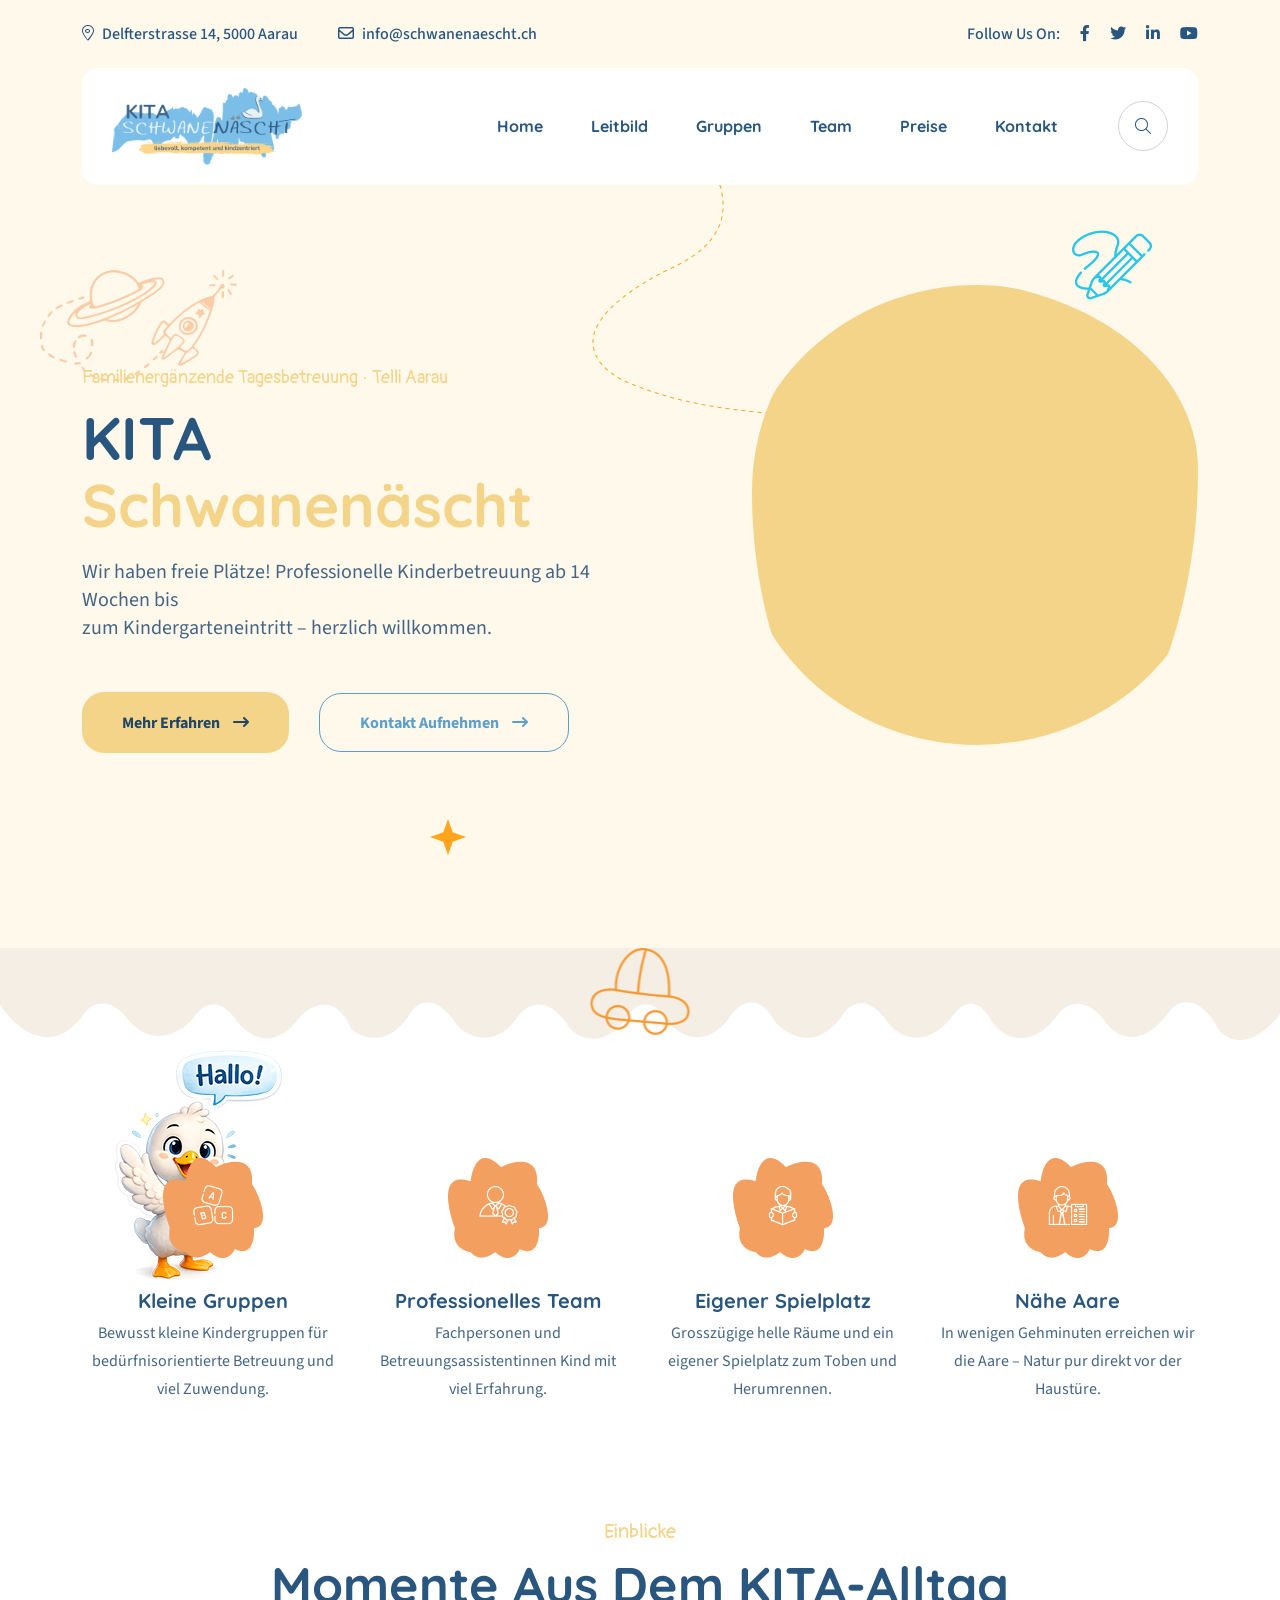
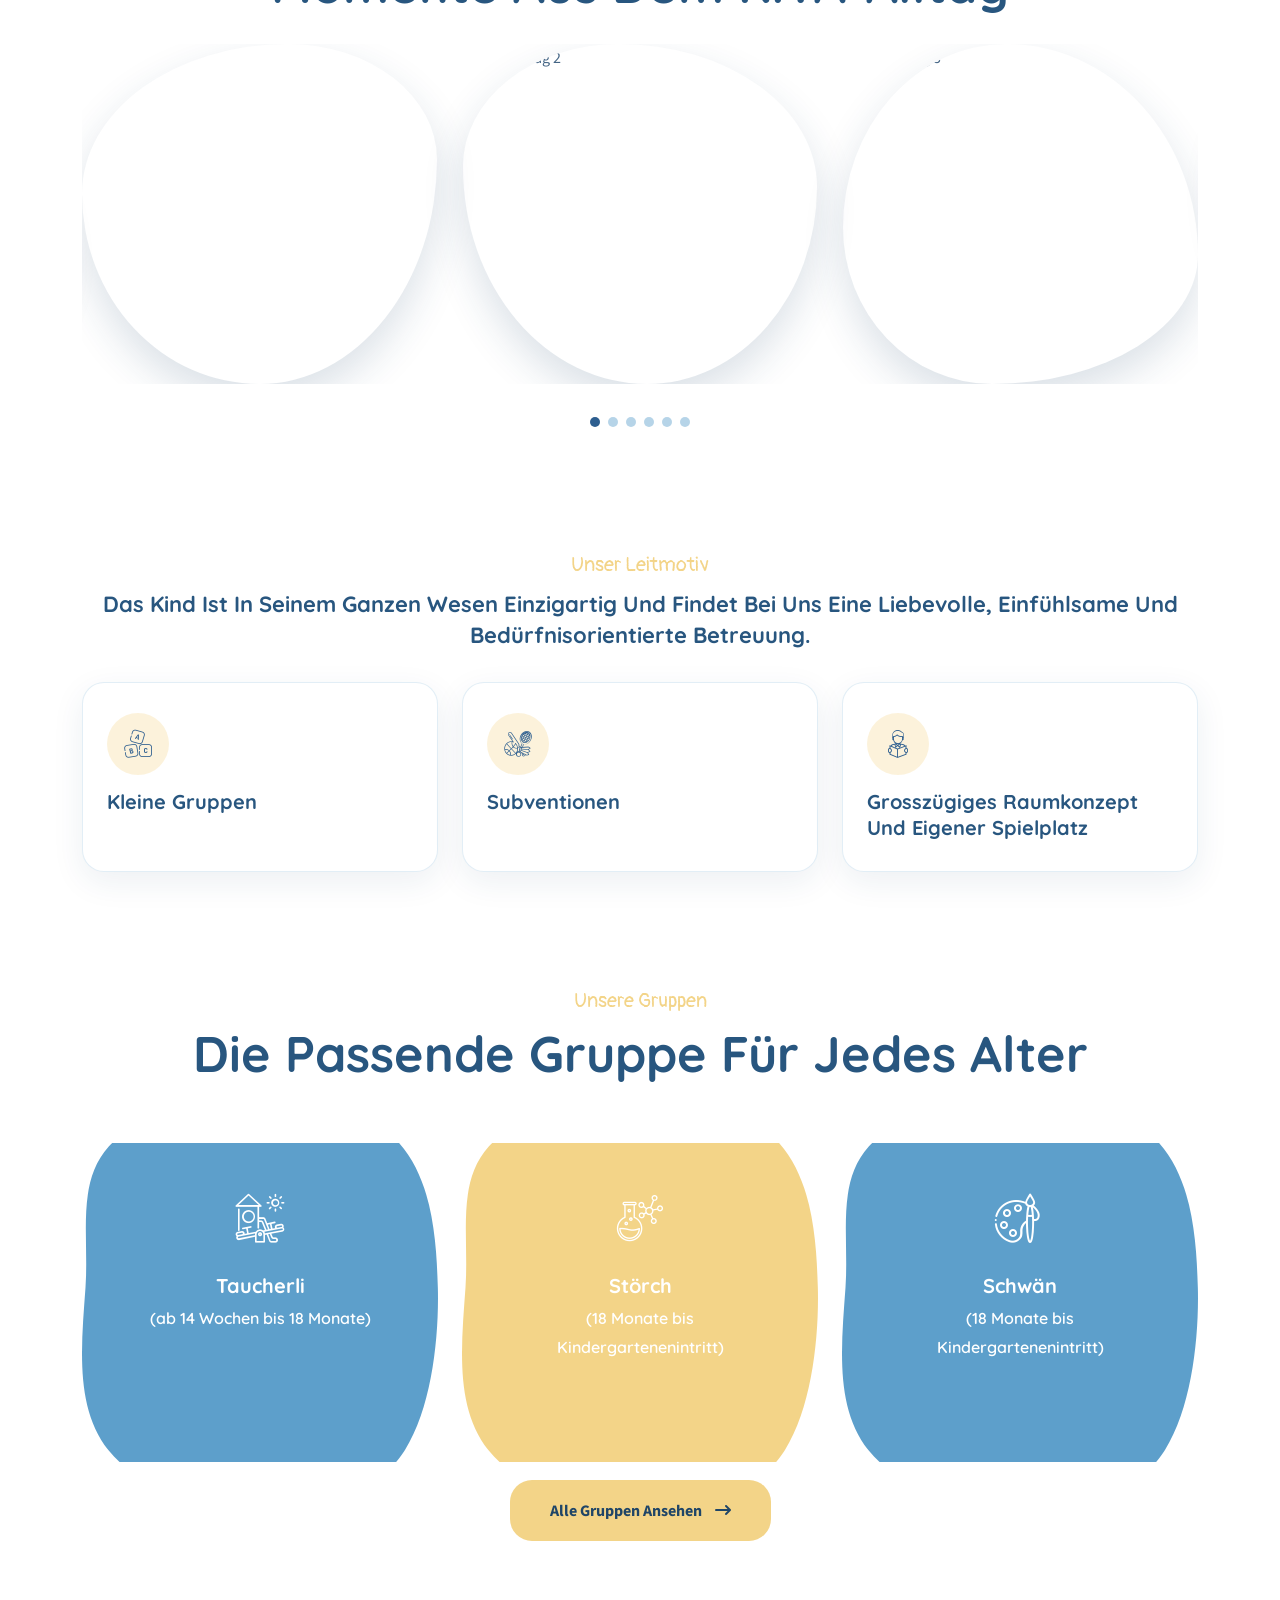
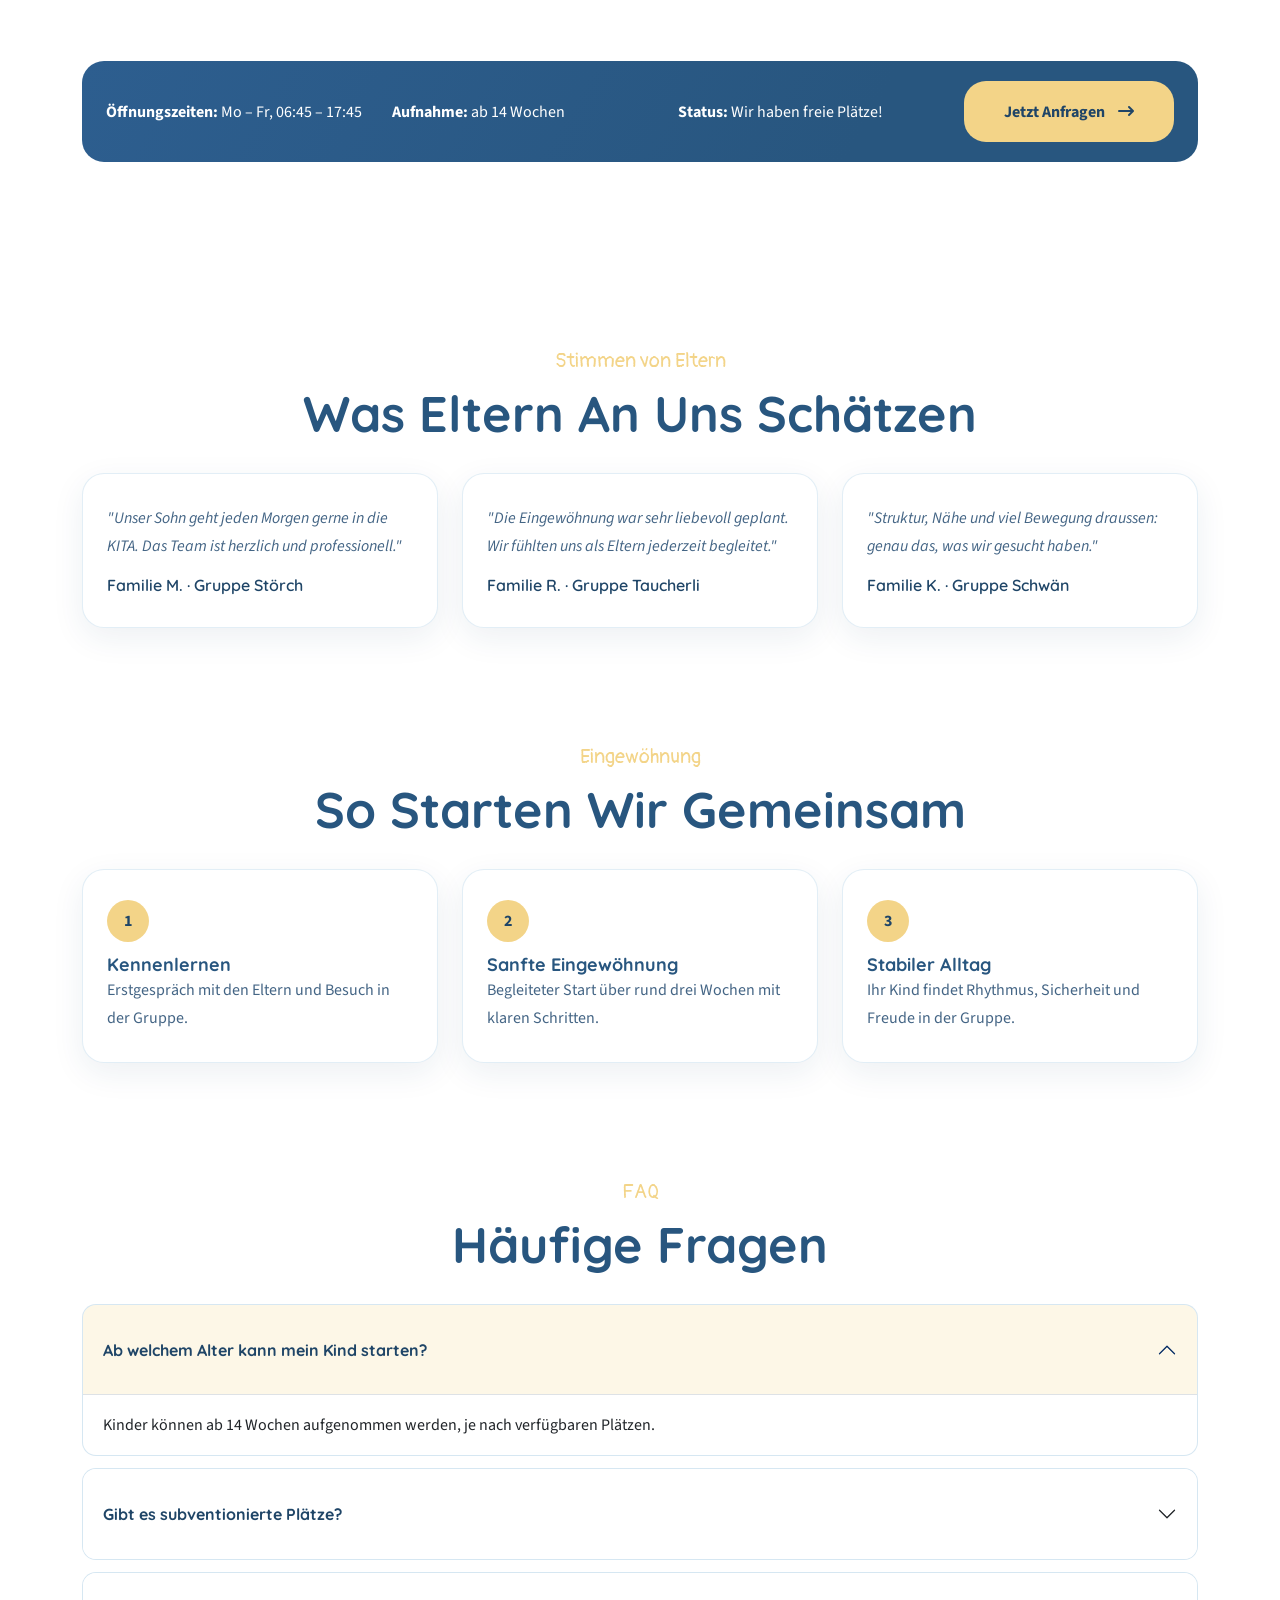
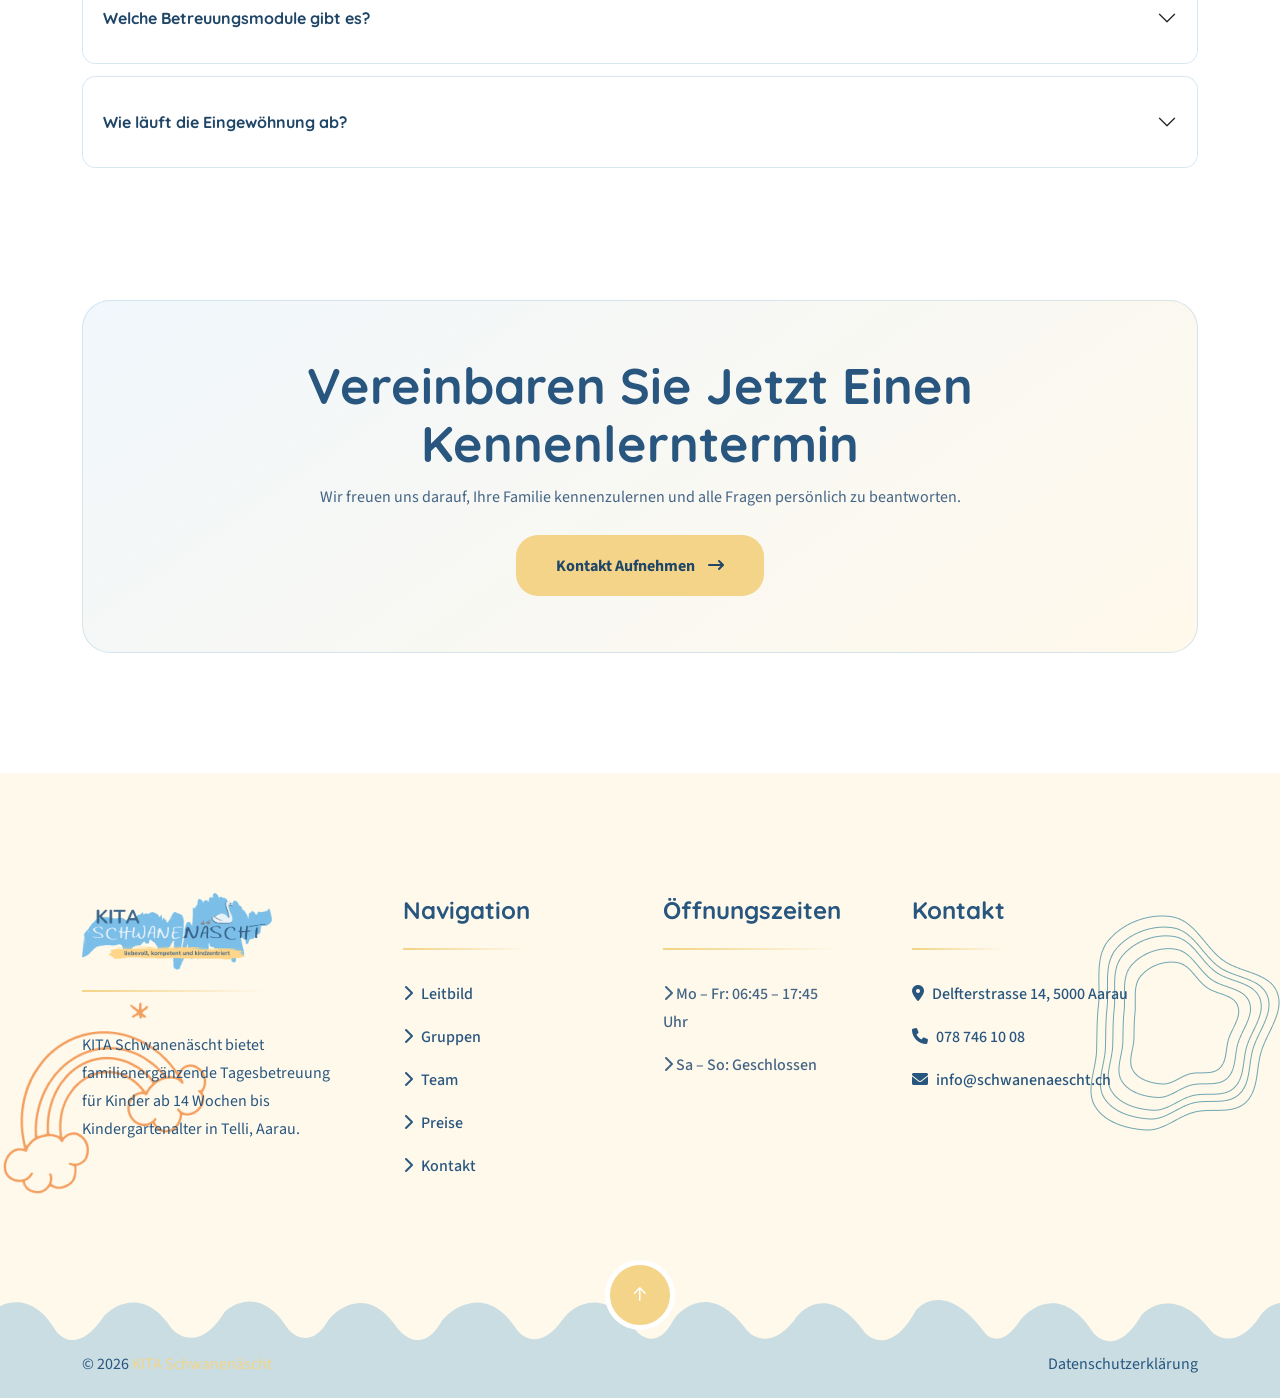
==== commit 56ceb16f: "actualizacion contacto" ====
--- a/index.html
+++ b/index.html
@@ -147,7 +147,7 @@
                                 <a href="about.html" class="theme-btn wow fadeInUp" data-wow-delay=".7s">
                                     Mehr erfahren <i class="fa-solid fa-arrow-right-long"></i>
                                 </a>
-                                <a href="contact.html" class="theme-btn transparent wow fadeInUp" data-wow-delay=".8s">
+                                <a href="contact.php" class="theme-btn transparent wow fadeInUp" data-wow-delay=".8s">
                                     Kontakt aufnehmen <i class="fa-solid fa-arrow-right-long"></i>
                                 </a>
                             </div>
@@ -369,7 +369,7 @@
                     <div><strong>Öffnungszeiten:</strong> Mo – Fr, 06:45 – 17:45</div>
                     <div><strong>Aufnahme:</strong> ab 14 Wochen</div>
                     <div><strong>Status:</strong> Wir haben freie Plätze!</div>
-                    <a href="contact.html" class="theme-btn">Jetzt anfragen <i class="fa-solid fa-arrow-right-long"></i></a>
+                    <a href="contact.php" class="theme-btn">Jetzt anfragen <i class="fa-solid fa-arrow-right-long"></i></a>
                 </div>
             </div>
         </section>
@@ -495,7 +495,7 @@
                 <div class="home-final-cta-wrap text-center wow fadeInUp" data-wow-delay=".2s">
                     <h2>Vereinbaren Sie jetzt einen Kennenlerntermin</h2>
                     <p>Wir freuen uns darauf, Ihre Familie kennenzulernen und alle Fragen persönlich zu beantworten.</p>
-                    <a href="contact.html" class="theme-btn">Kontakt aufnehmen <i class="fa-solid fa-arrow-right-long"></i></a>
+                    <a href="contact.php" class="theme-btn">Kontakt aufnehmen <i class="fa-solid fa-arrow-right-long"></i></a>
                 </div>
             </div>
         </section>
--- a/assets/css/main.css
+++ b/assets/css/main.css
@@ -2436,7 +2436,7 @@
   }
 }
 .contact-wrapper .contact-content .contact-form-items .form-clt span {
-  text-transform: capitalize;
+  text-transform: none;
 }
 .contact-wrapper .contact-content .contact-form-items .form-clt input::placeholder, .contact-wrapper .contact-content .contact-form-items .form-clt textarea::placeholder {
   color: var(--white);
@@ -2605,7 +2605,7 @@
 .contact-wrapper-2 .contact-content .contact-form-items .form-clt span {
   color: var(--header);
   font-weight: 600;
-  text-transform: capitalize;
+  text-transform: none;
 }
 .contact-wrapper-2 .contact-content .contact-form-items .form-clt input, .contact-wrapper-2 .contact-content .contact-form-items .form-clt textarea {
   border: 1px solid var(--border);
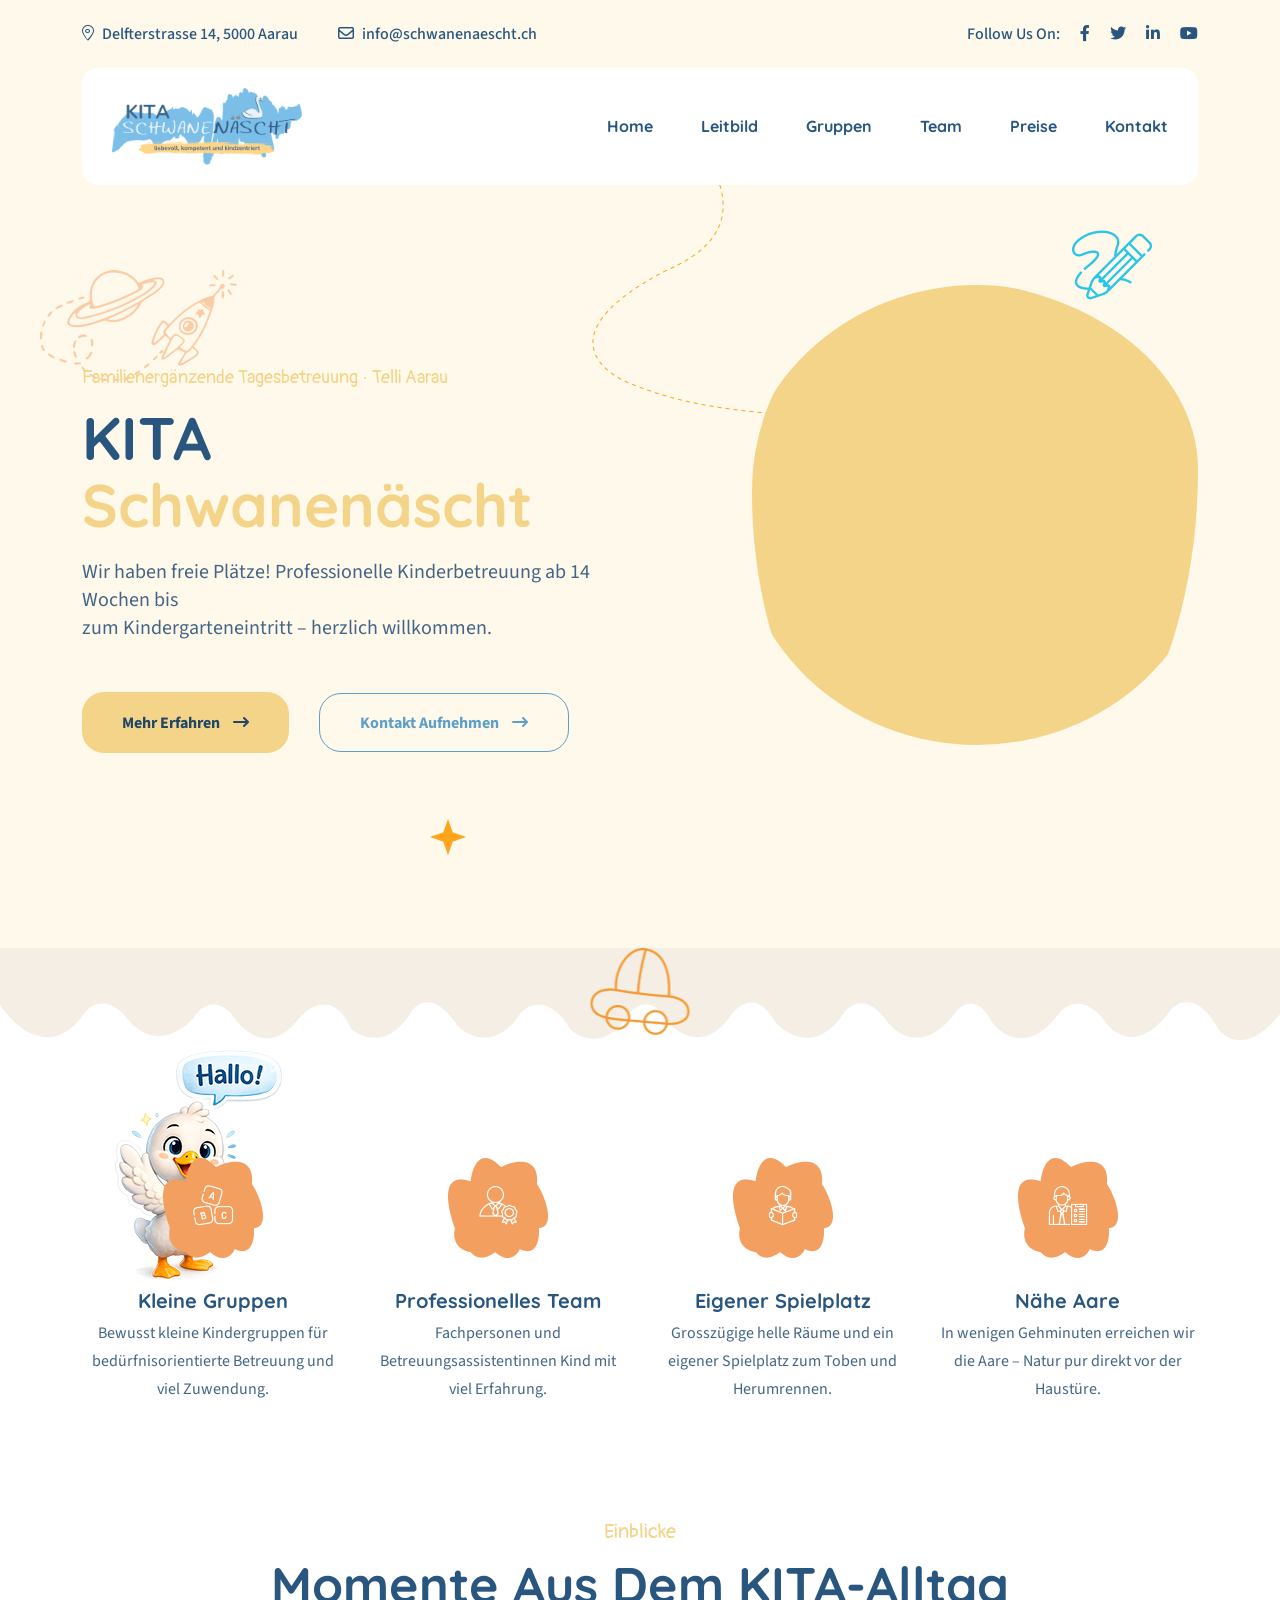
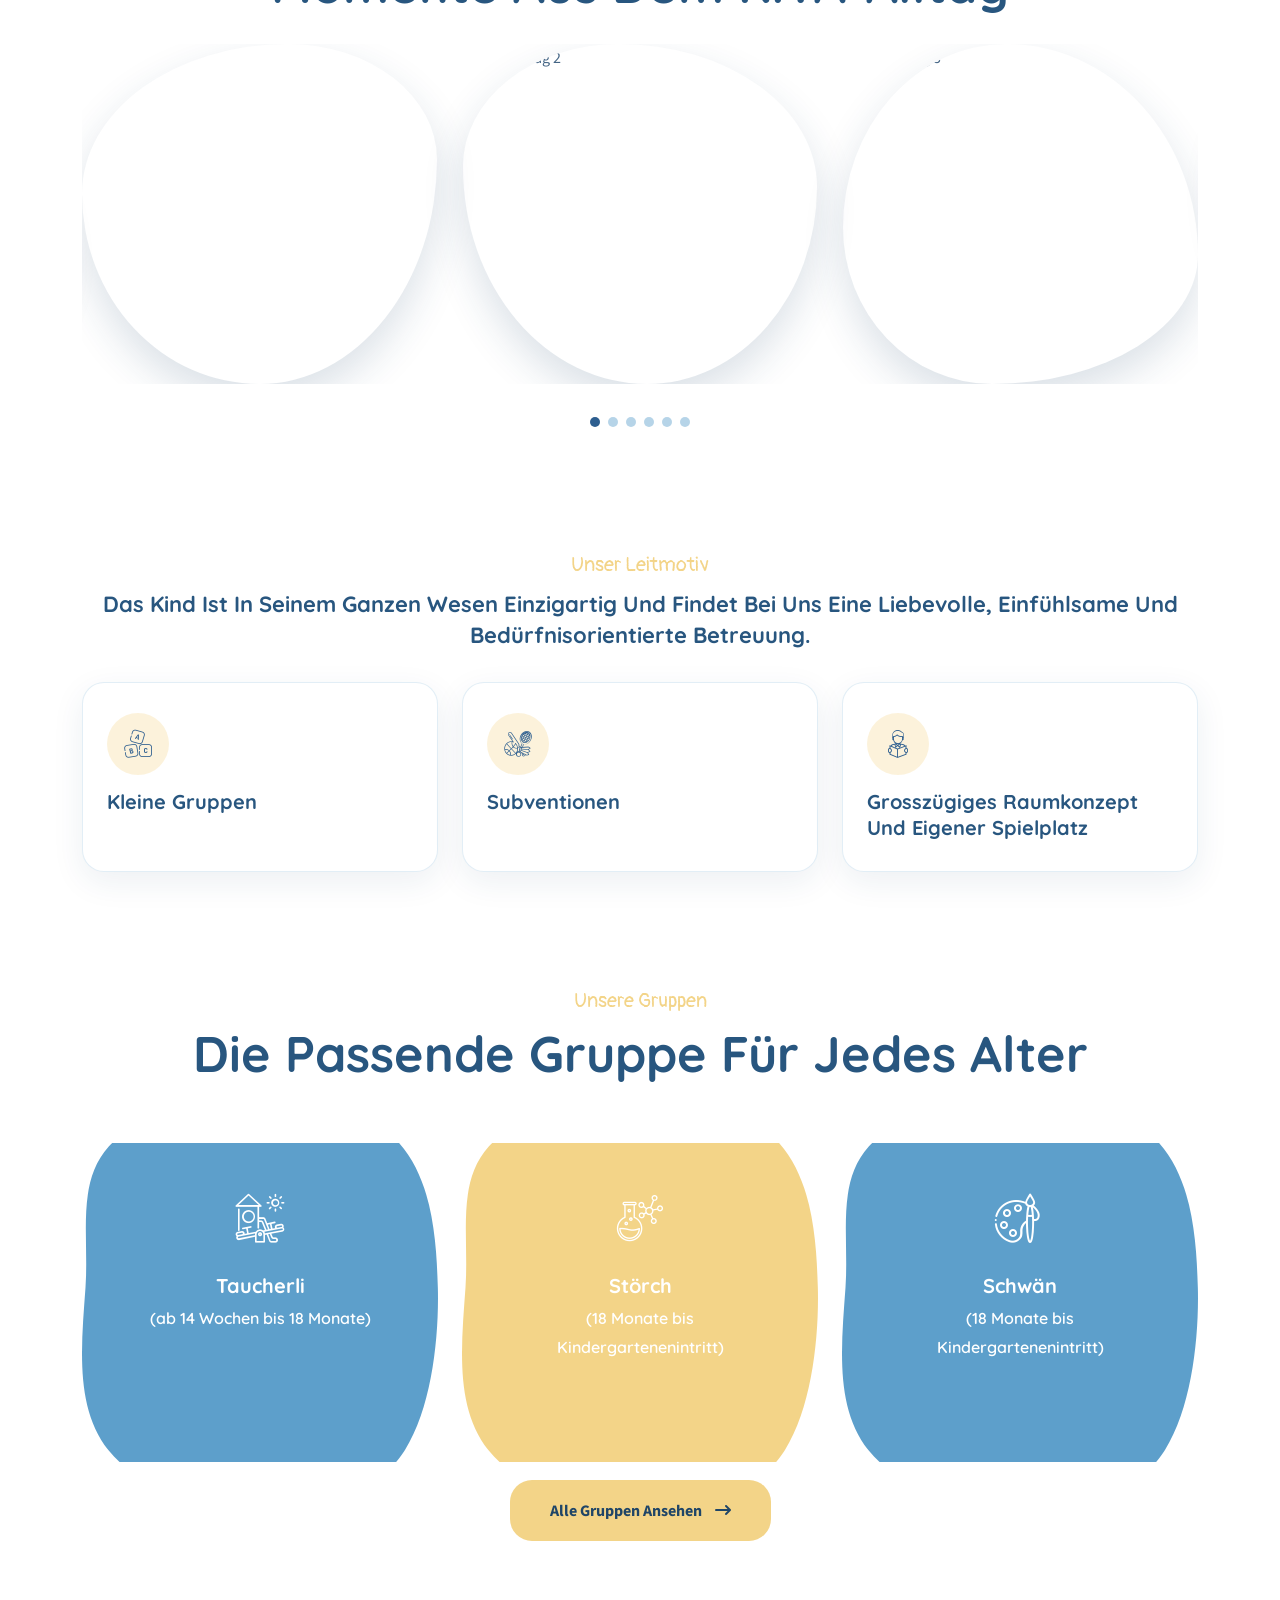
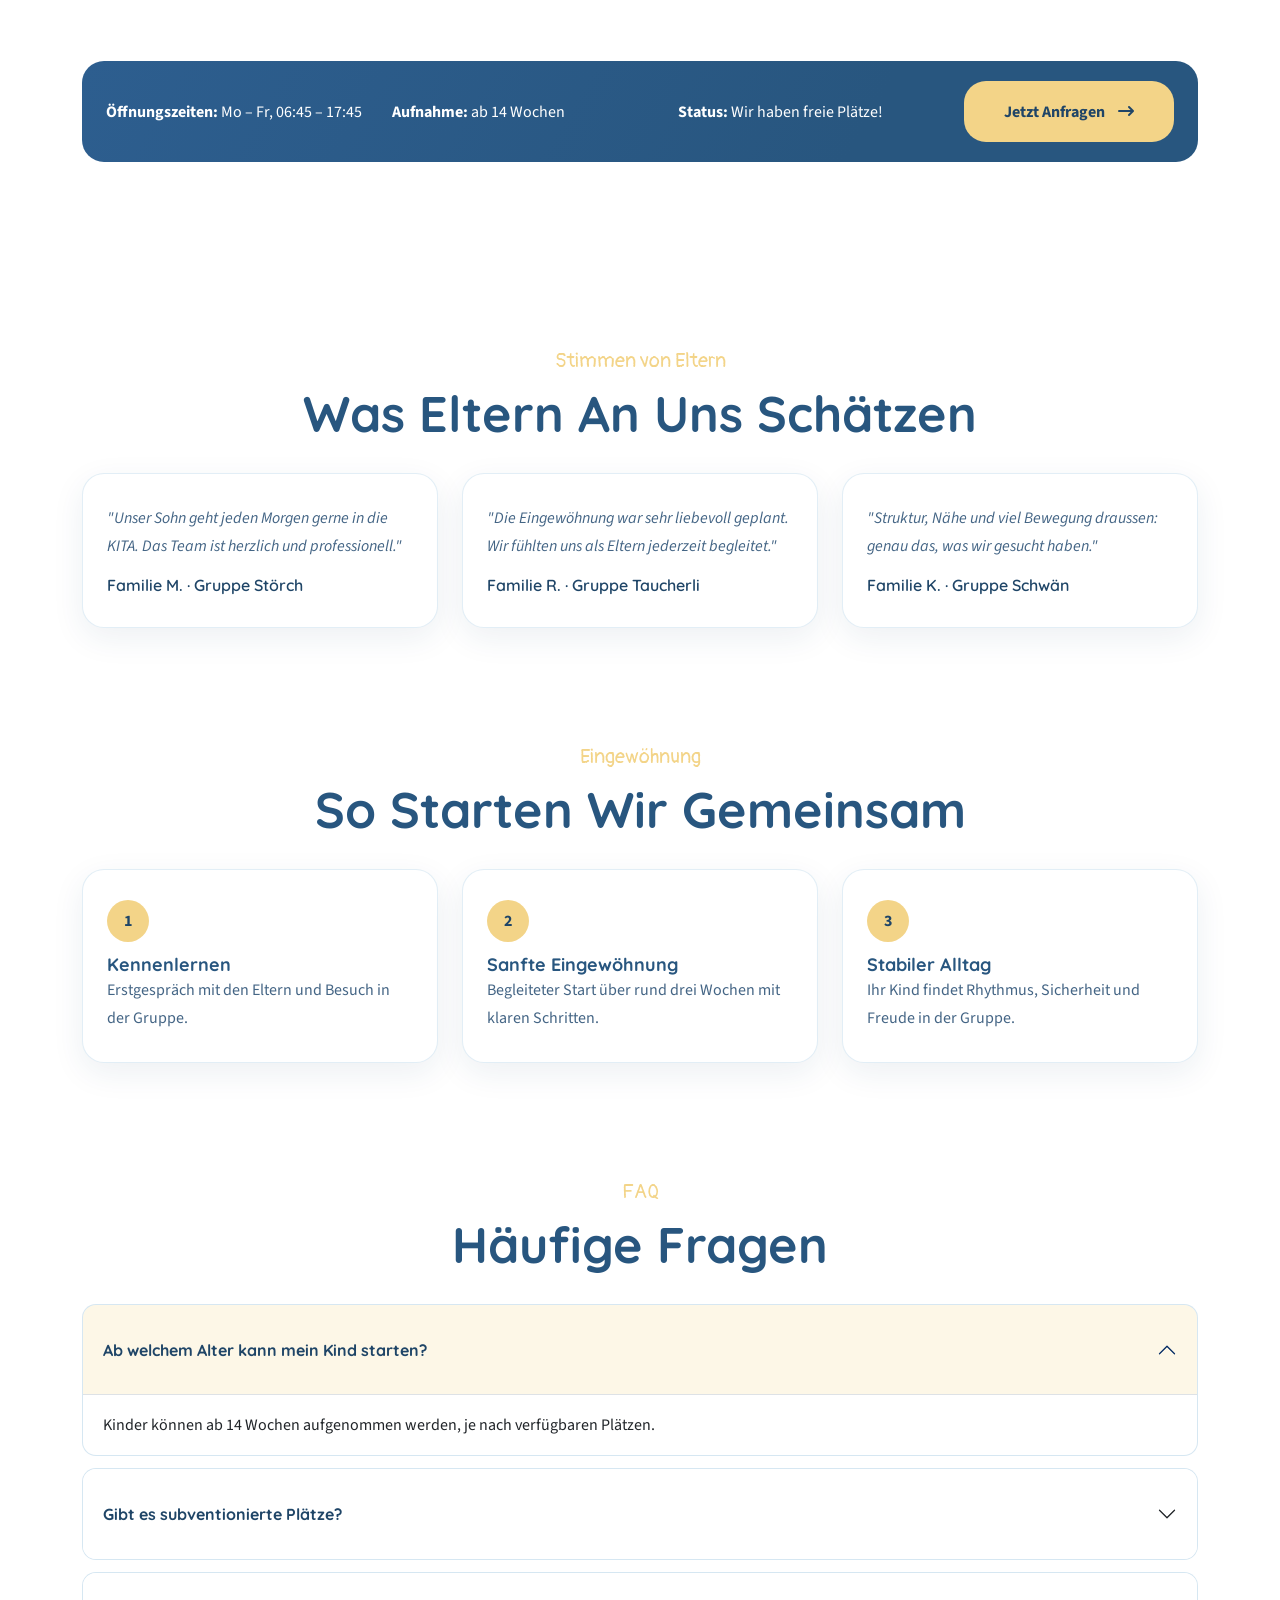
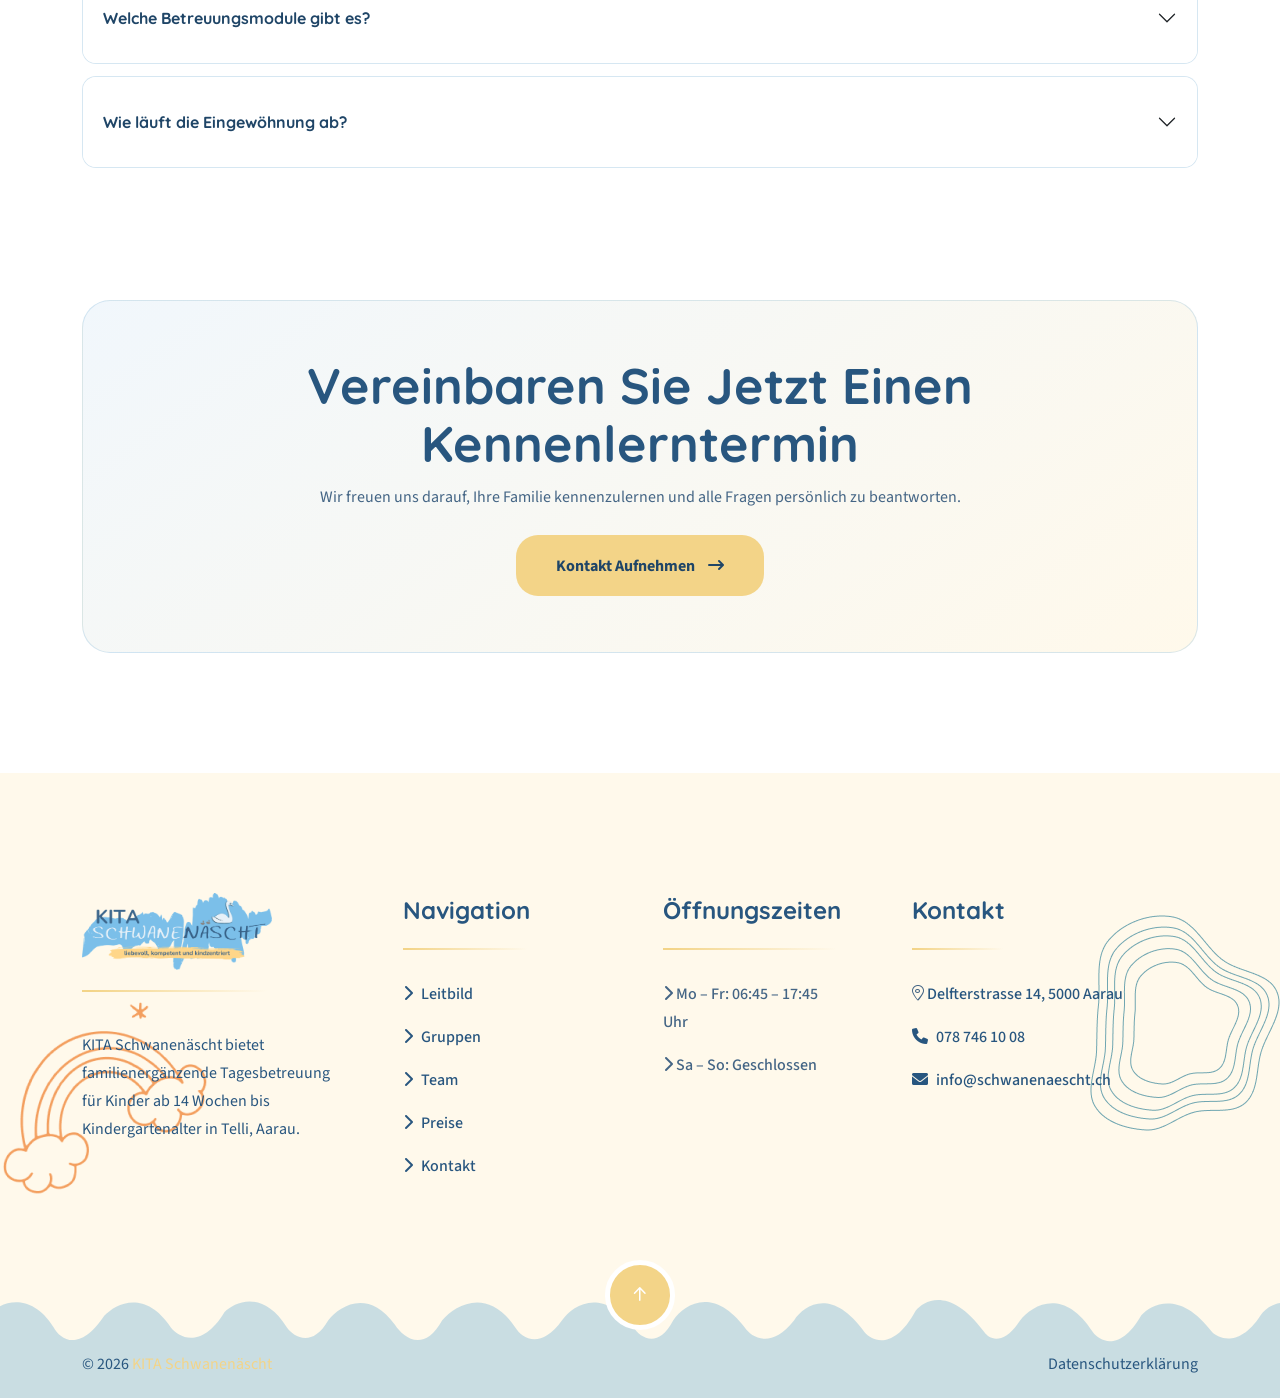
==== commit 32266cc5: "ingresos del team, mejora de estructura del formulario, integrasion de docker para trabajo local" ====
--- a/index.html
+++ b/index.html
@@ -103,7 +103,7 @@
 
         <div data-component="assets/Component/header.html"></div>
 
-        <div data-component="assets/Component/search-wrap.html"></div>
+        
 
         <!-- Hero Section Start -->
         <section class="hero-section hero-2 fix">
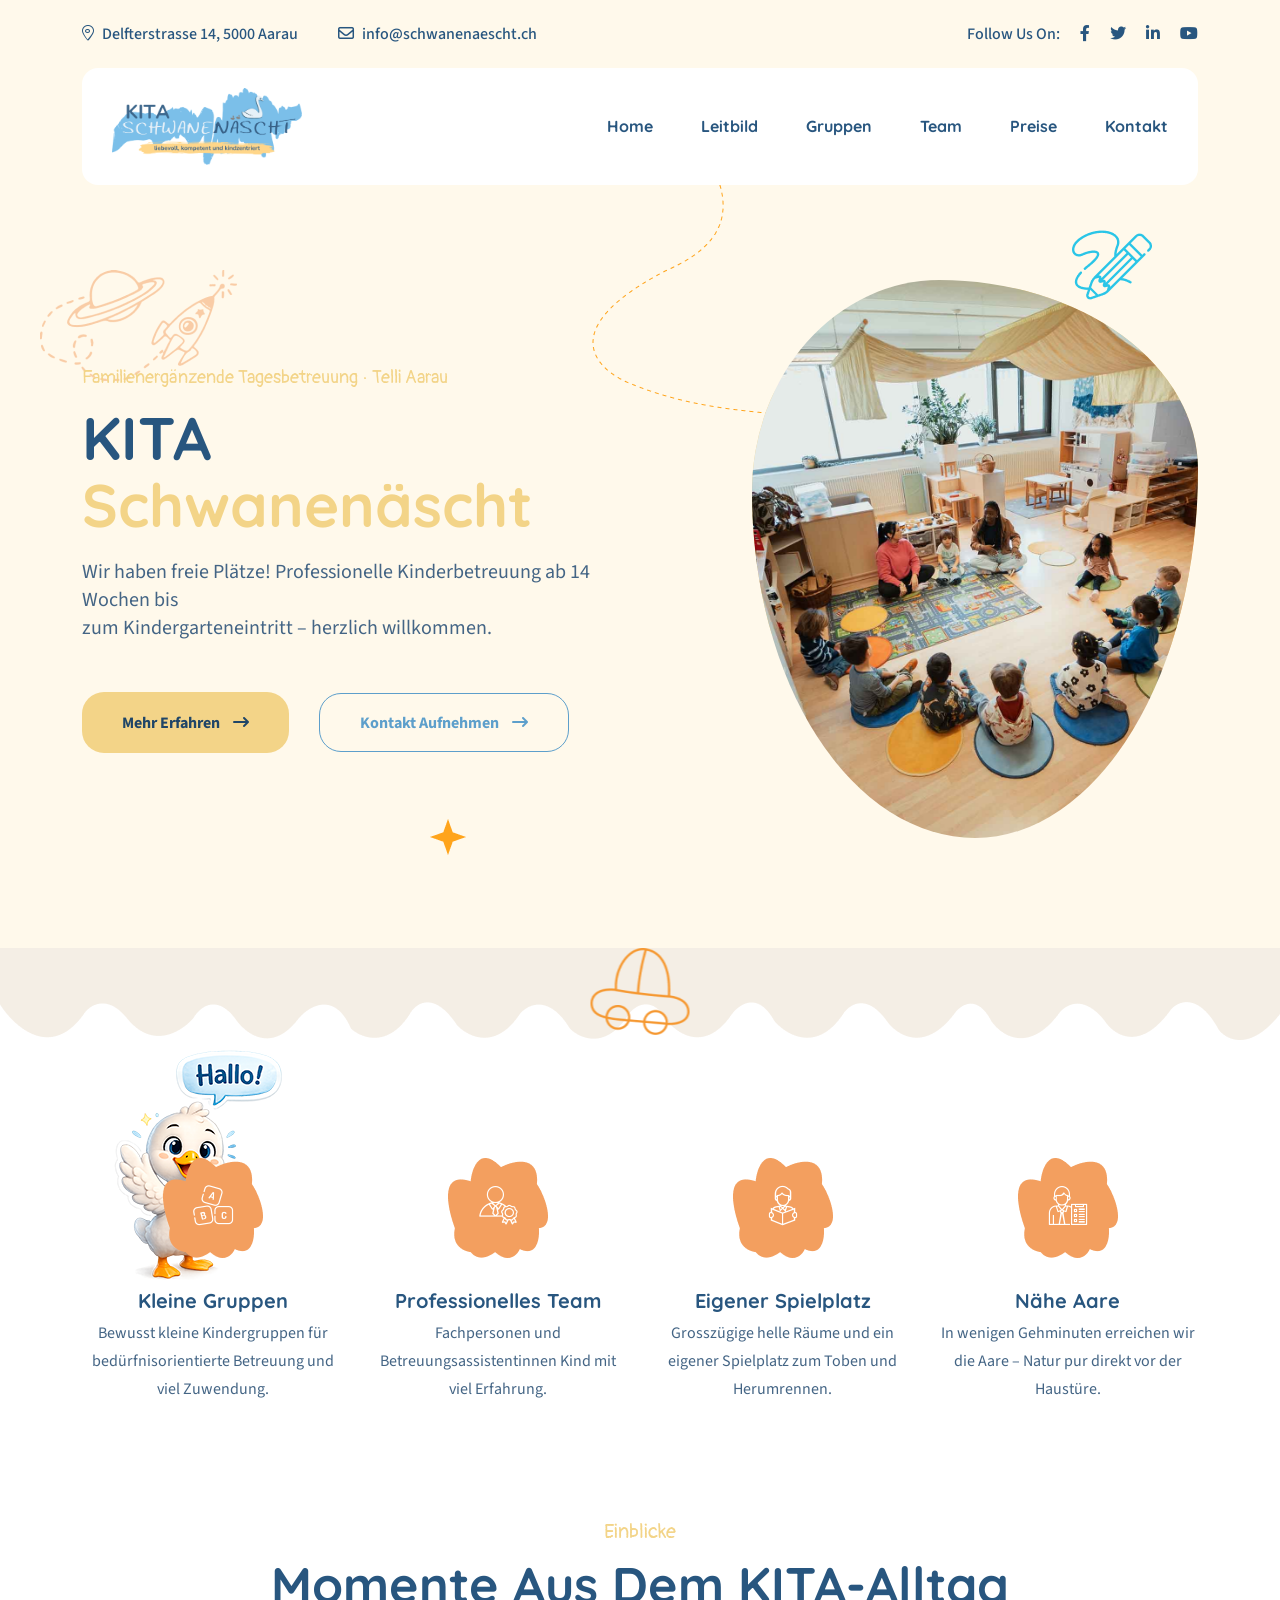
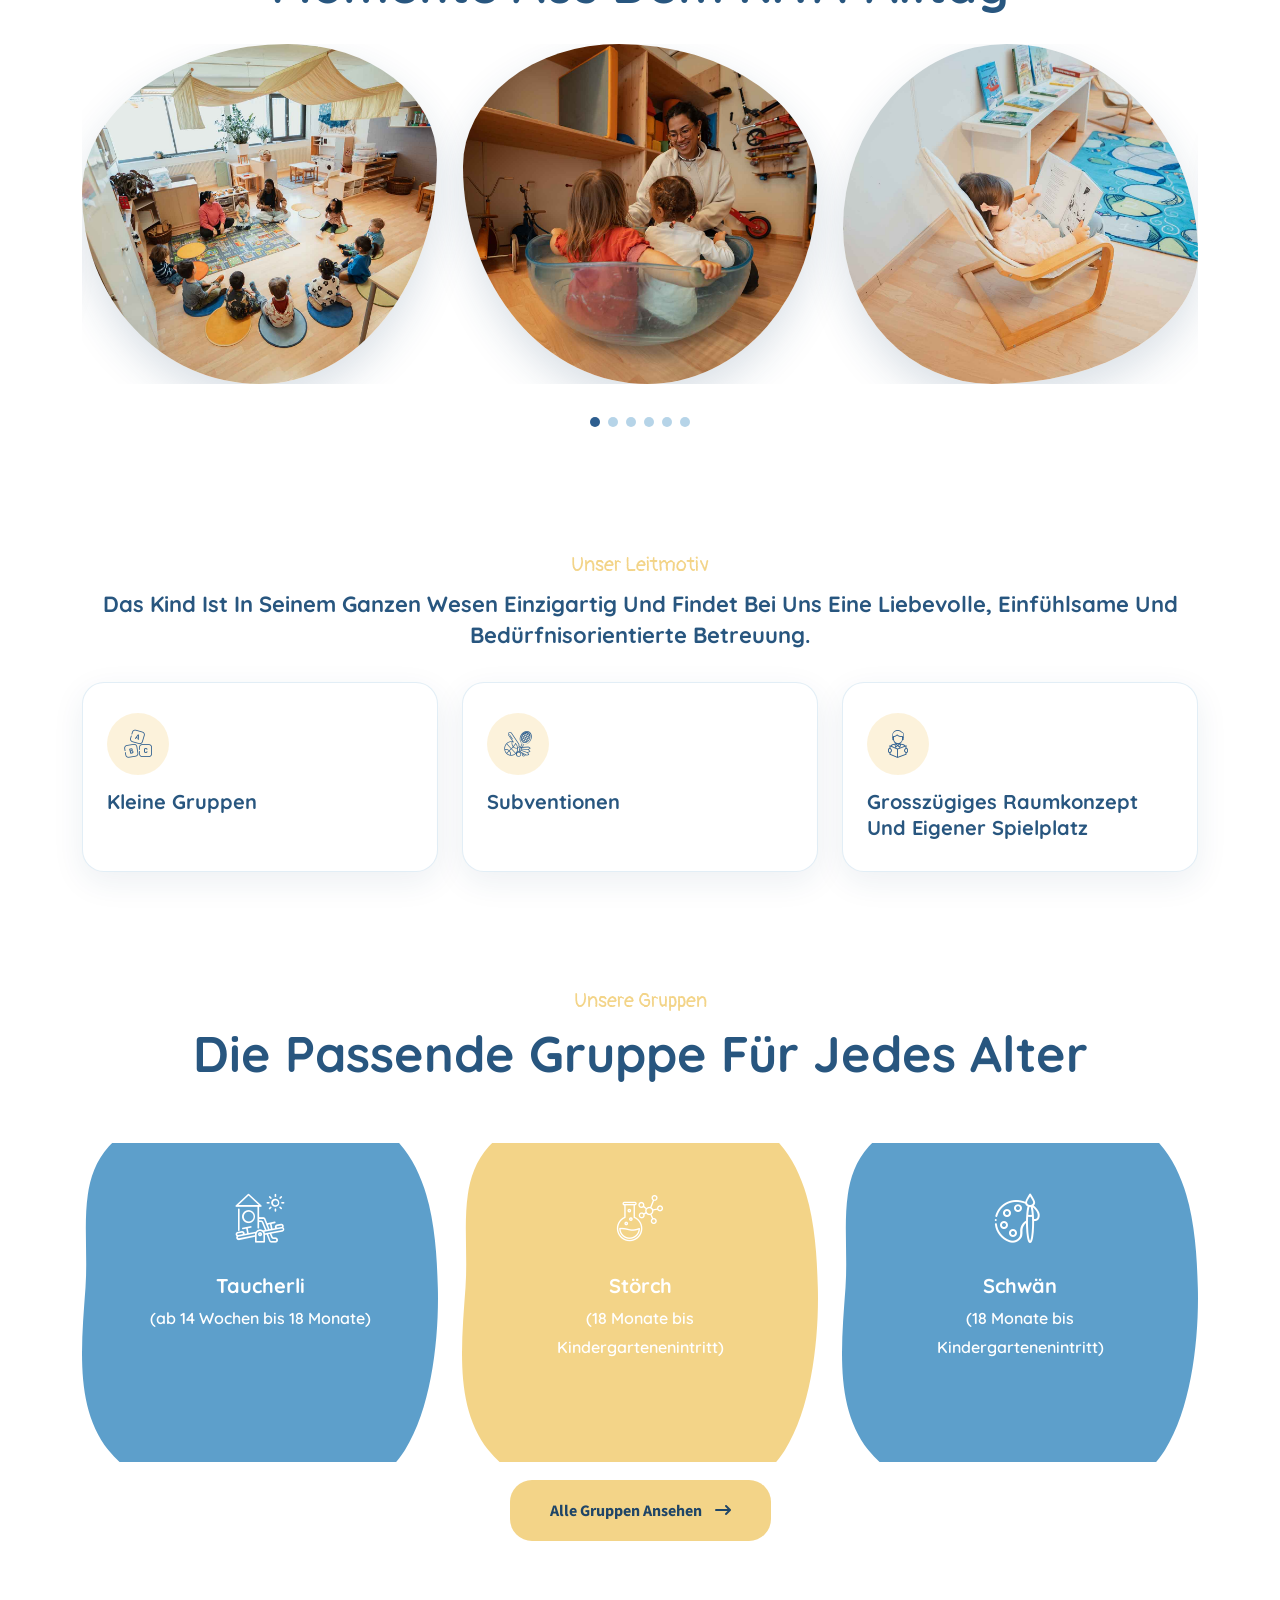
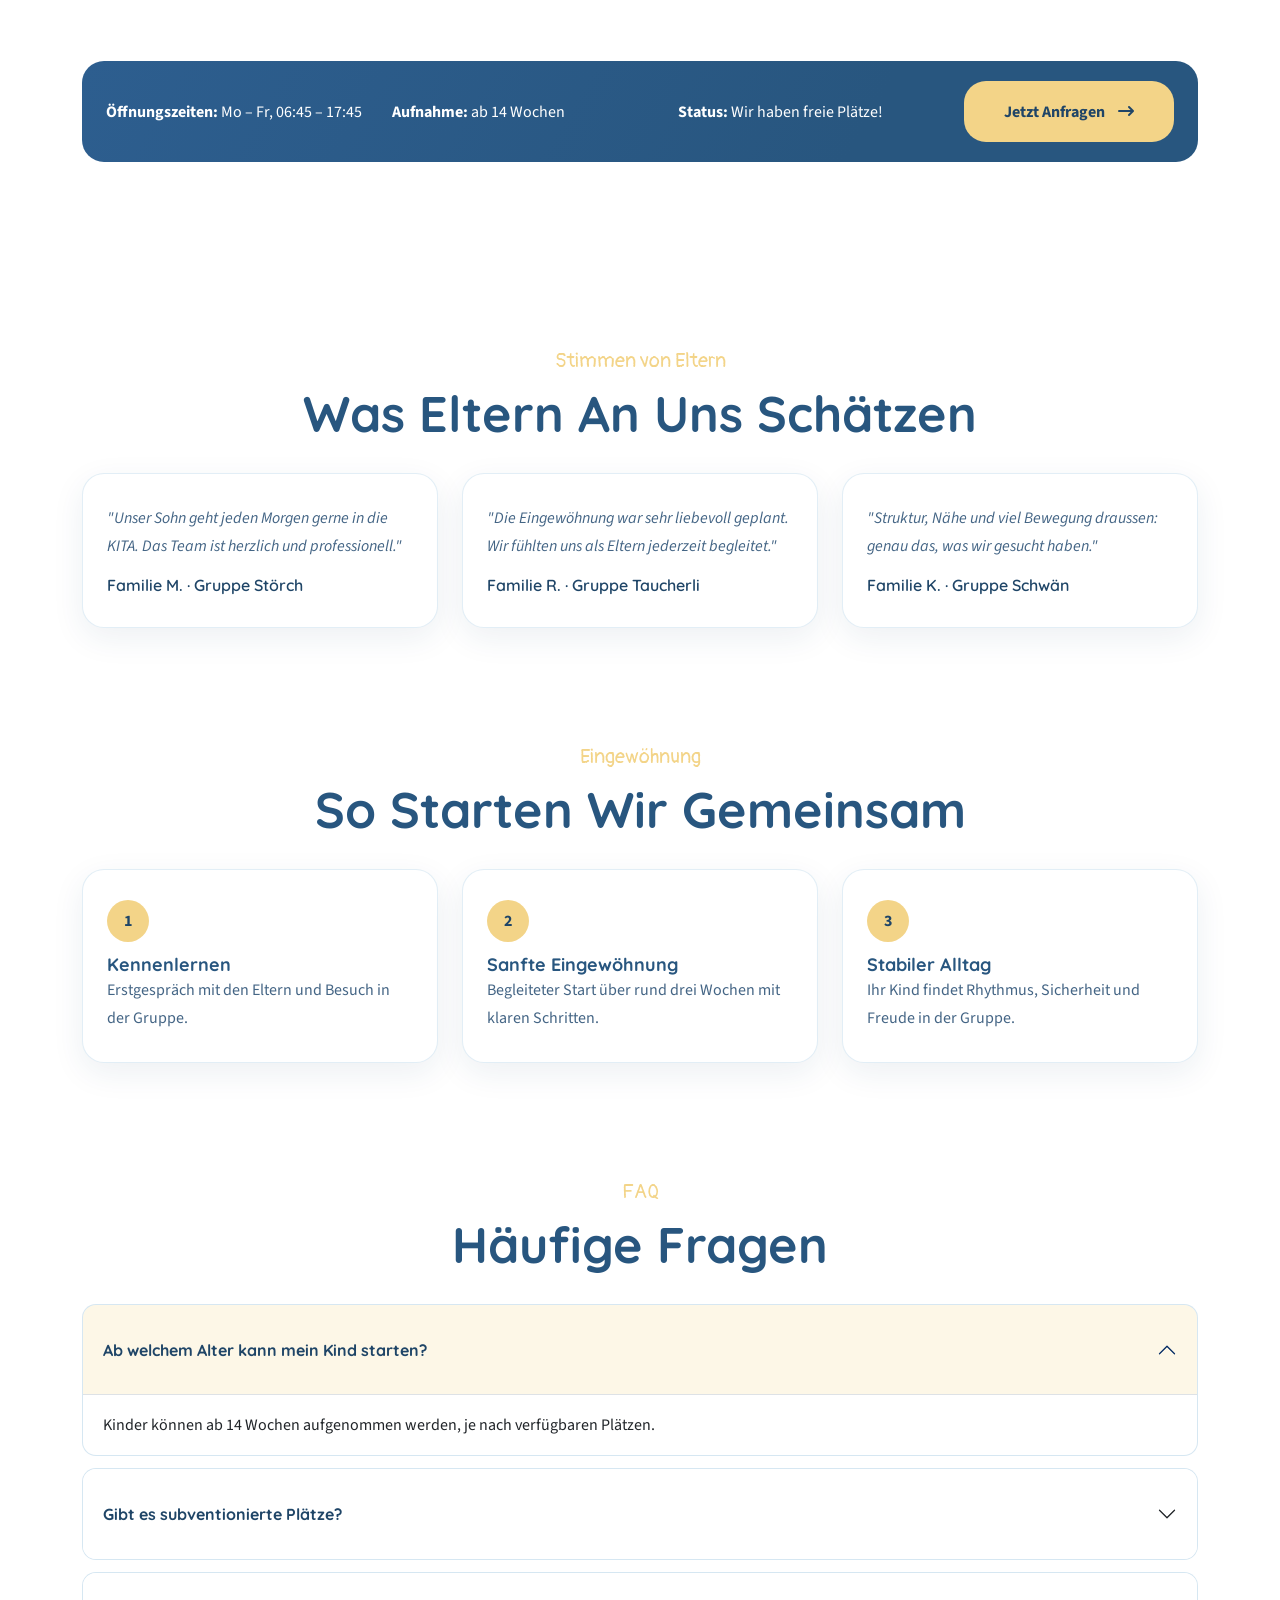
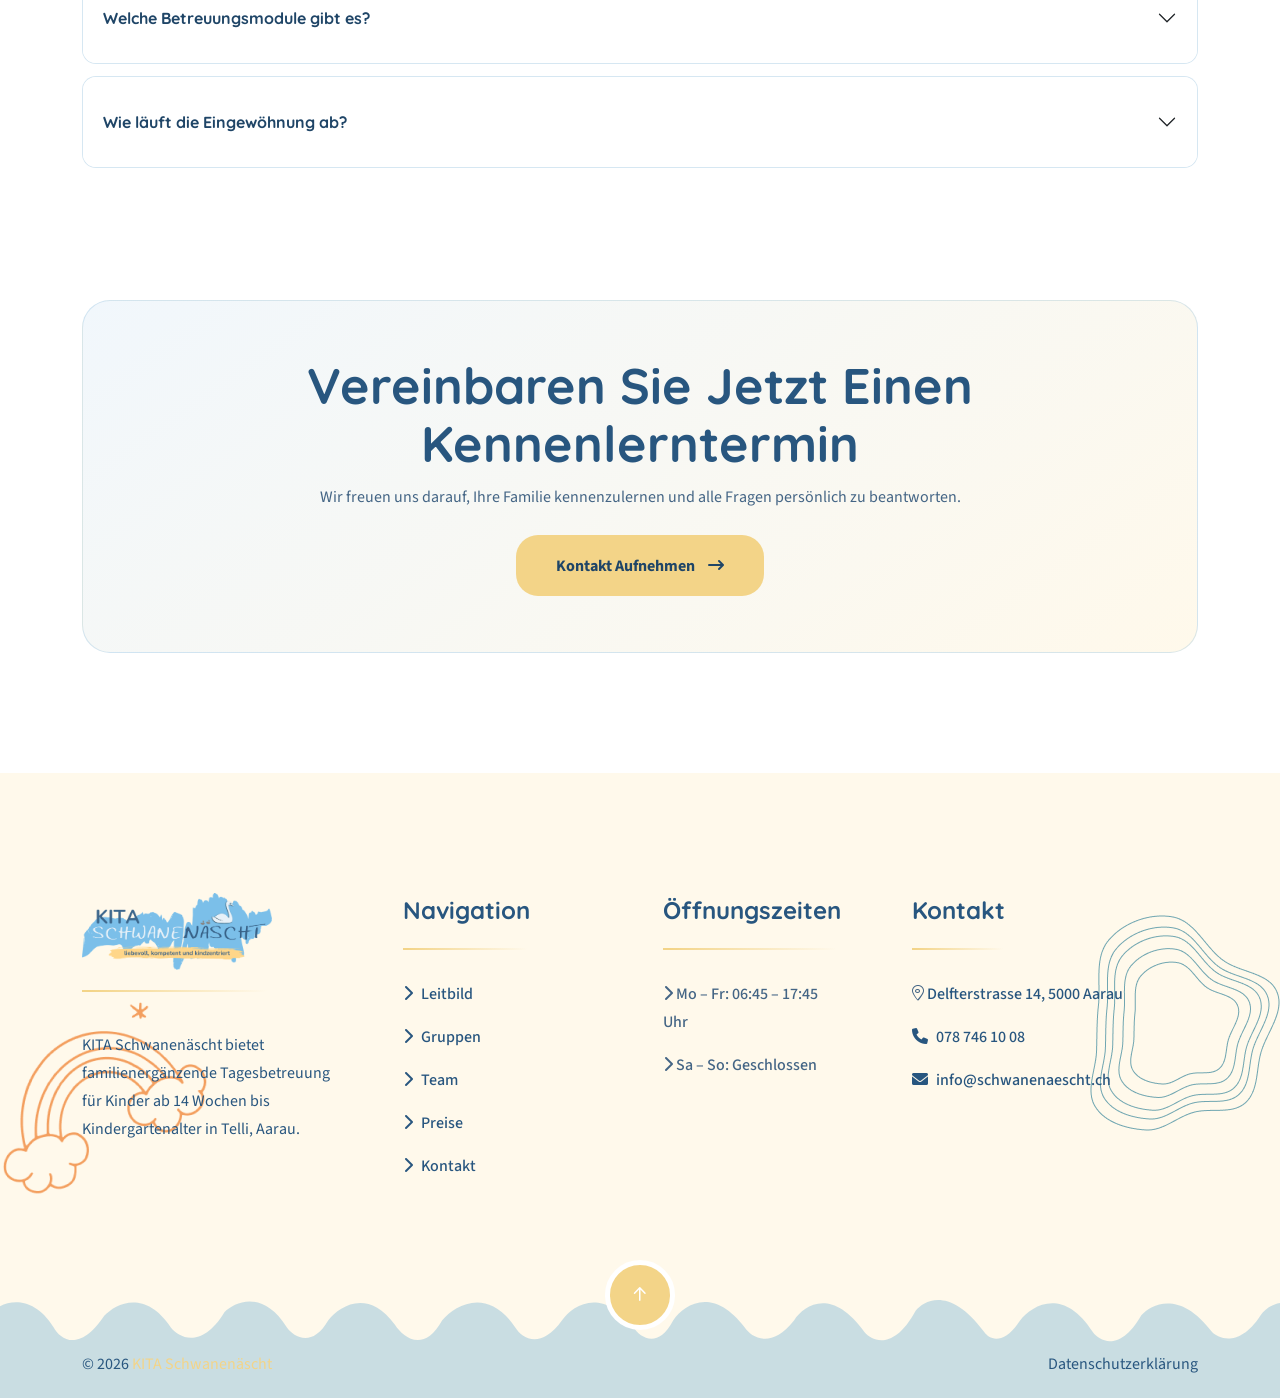
==== commit aa7bf9de: "implementacion de mail funcional" ====
--- a/index.html
+++ b/index.html
@@ -136,6 +136,7 @@
             </div>
             <div class="container">
                 <div class="row g-4 align-items-center">
+                    
                     <div class="col-lg-6">
                         <div class="hero-content">
                             <h5 class="wow fadeInUp">Familienergänzende Tagesbetreuung · Telli Aarau</h5>
--- a/assets/css/main.css
+++ b/assets/css/main.css
@@ -1980,6 +1980,7 @@
 
 
 .compass-shape {
+  animation: compass-shape 3s infinite linear;
   -webkit-animation-name: compass-shape;
   animation-name: compass-shape;
   -webkit-animation-duration: 3s;
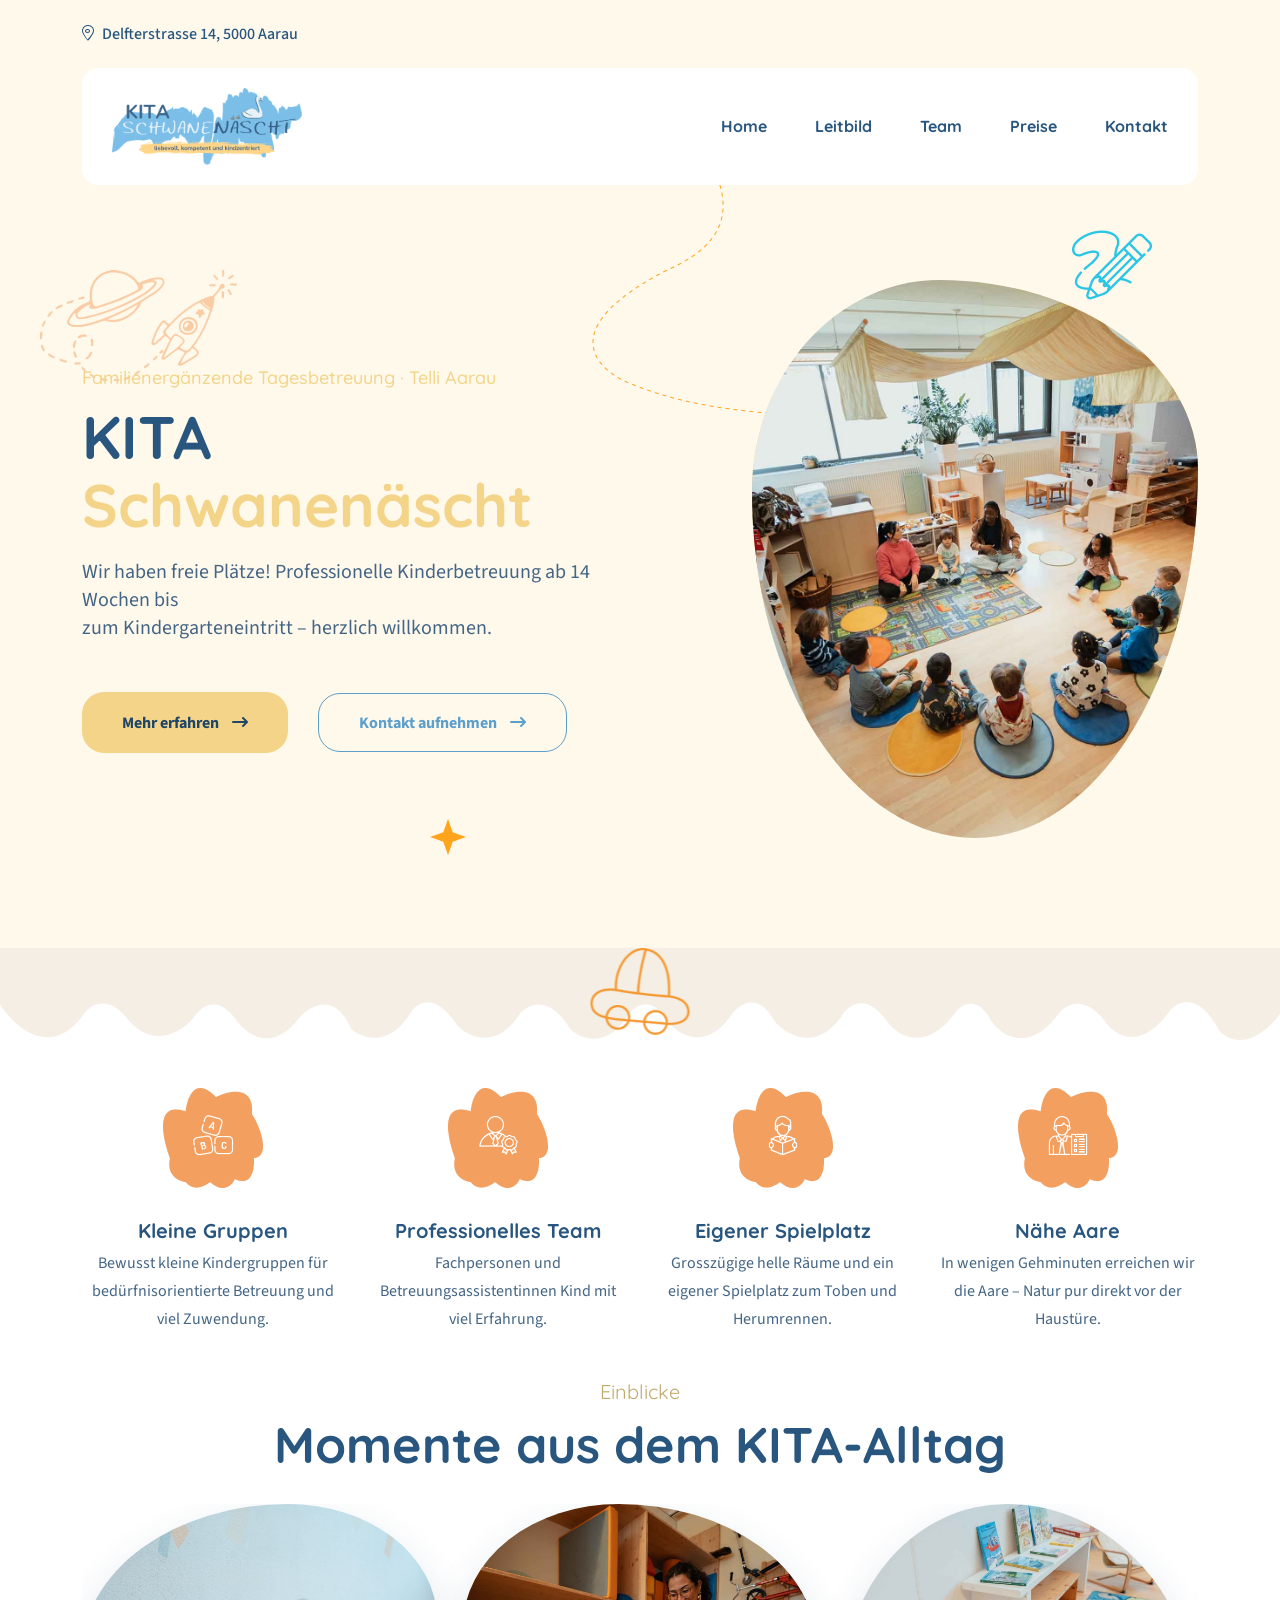
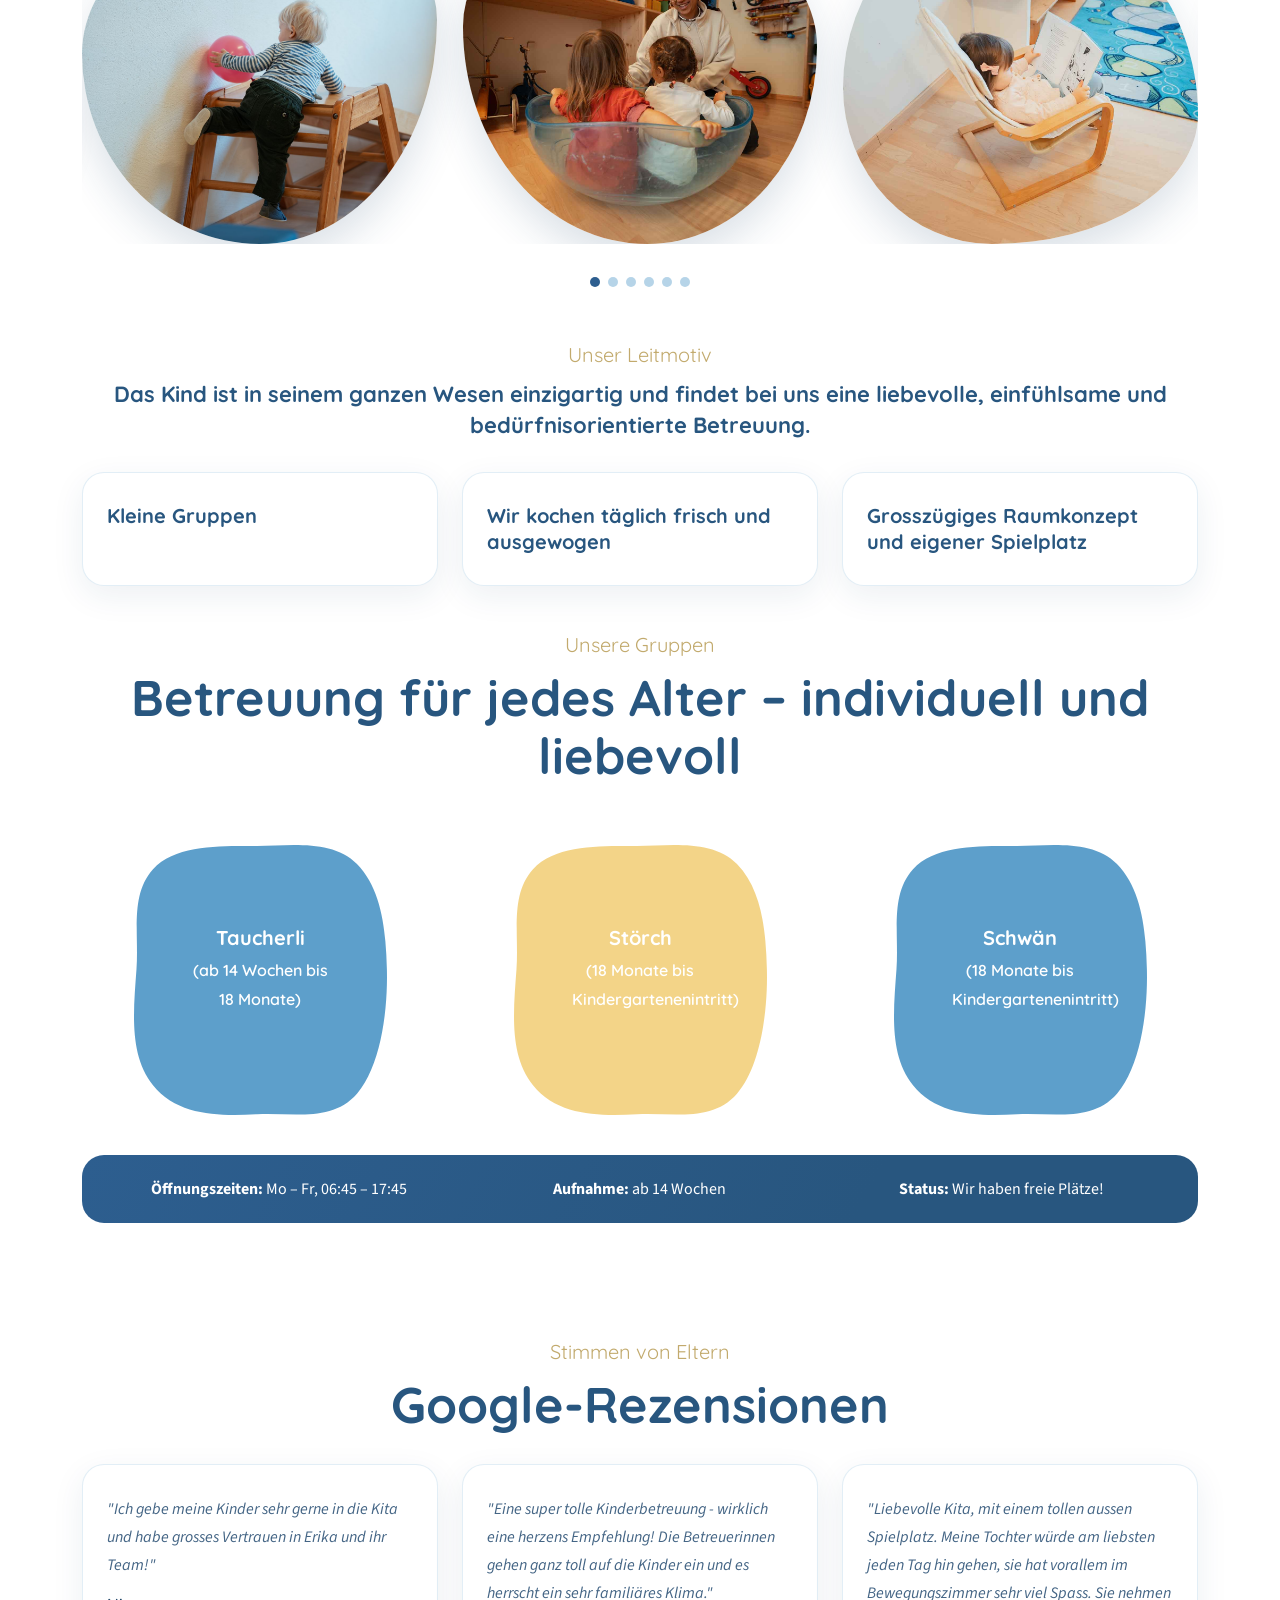
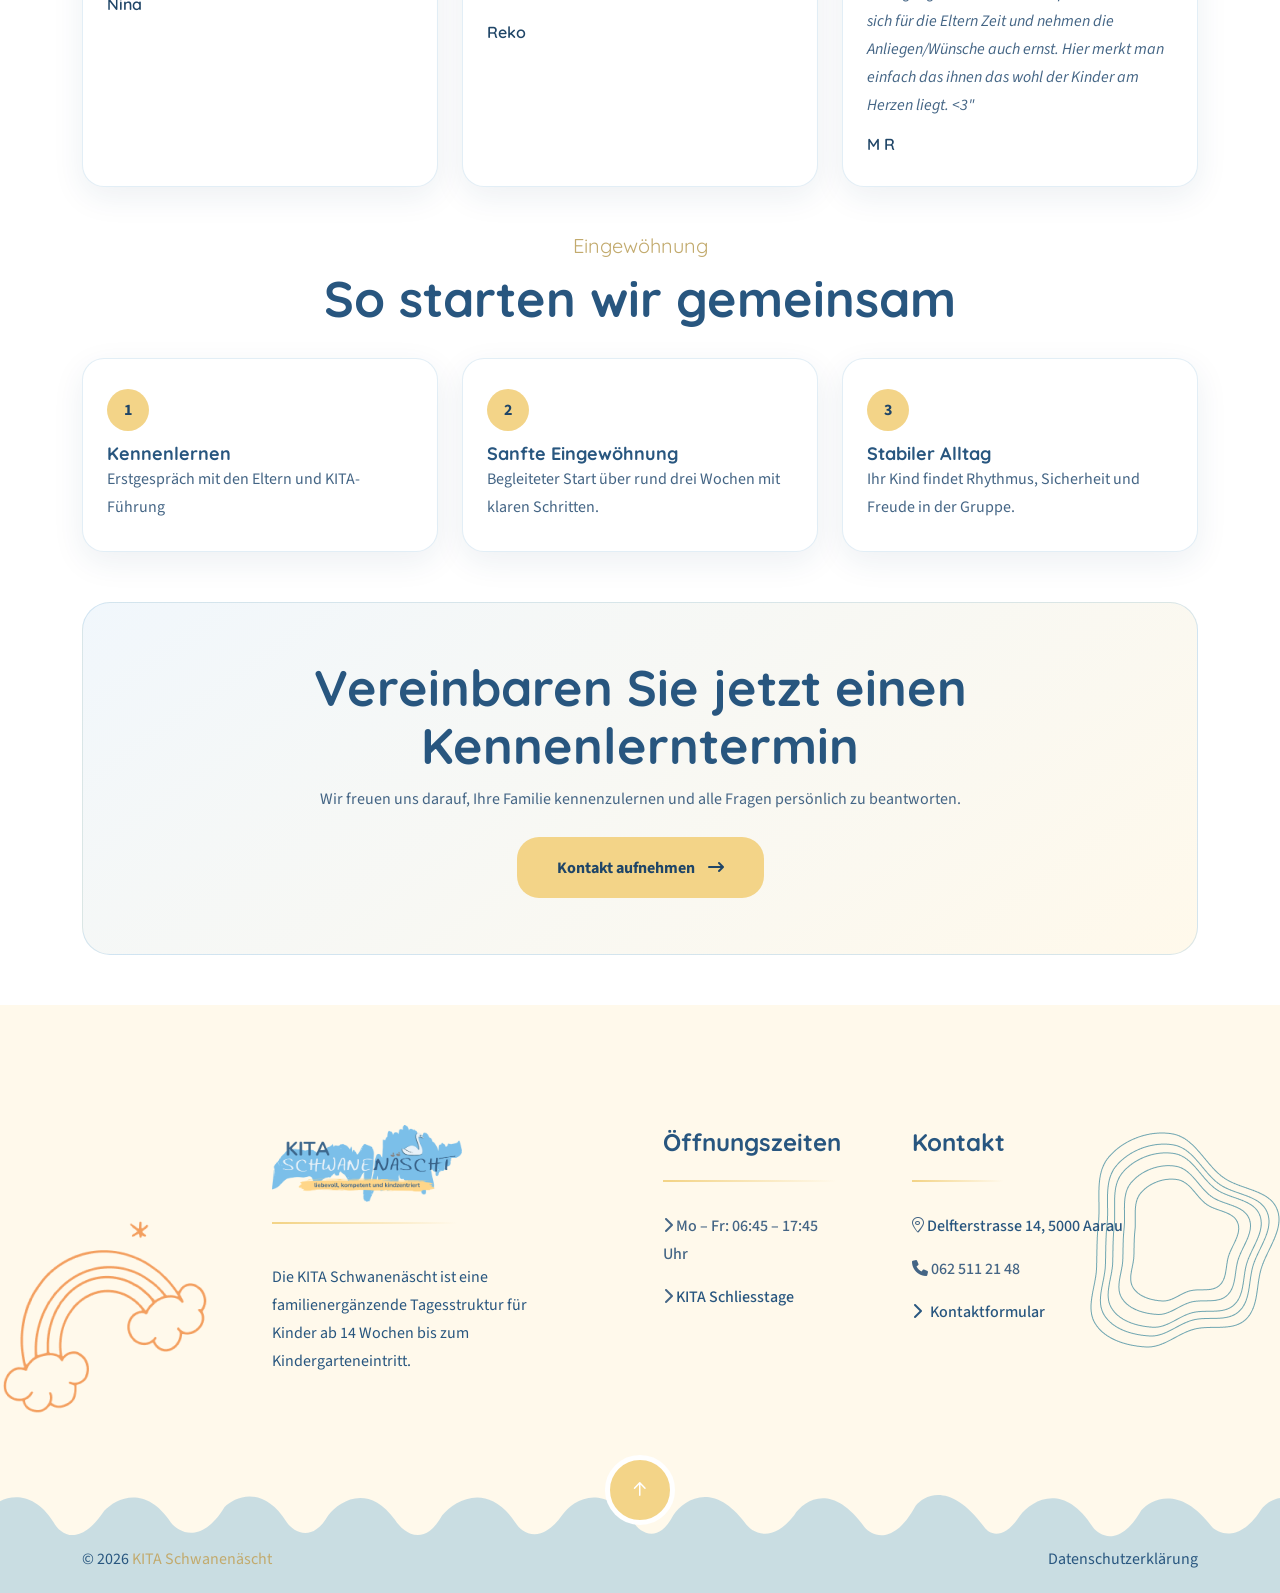
==== commit 4489aa3d: "Merge 8be1a8a48066c9b4796810426cf272998ef75ecb into 5a57d7206f67a9e76bedc9450e74a2c55e5ec9f8" ====
--- a/index.html
+++ b/index.html
@@ -1,5 +1,5 @@
 <!DOCTYPE html>
-<html lang="en">
+<html lang="de">
     <!--<< Header Area >>-->
     <head>
         <!-- ========== Meta Tags ========== -->
@@ -119,9 +119,6 @@
             <div class="roket-shape float-bob-y">
                 <img src="assets/img/hero/roket.png" alt="shape-img">
             </div>
-            <div class="compass-shape">
-                <img src="assets/img/ente1.1.png" alt="shape-img">
-            </div>
             <div class="bus-shape float-bob-x">
                 <img src="assets/img/hero/bus.png" alt="shape-img">
             </div>
@@ -156,7 +153,7 @@
                     </div>
                     <div class="col-lg-6 wow fadeInUp" data-wow-delay=".4s">
                         <div class="hero-image">
-                            <img src="assets/img/kita-62.jpg" alt="hero-img">
+                            <img src="assets/img/kita-62.jpg" alt="hero-img" fetchpriority="high">
                         </div>
                     </div>
                 </div>
@@ -240,7 +237,7 @@
                     <div class="swiper-wrapper">
                         <div class="swiper-slide">
                             <div class="home-gallery-item">
-                                <img src="assets/img/kita-62.jpg" alt="KITA Alltag 1">
+                                <img src="assets/img/kita-45.jpg" alt="KITA Alltag 1">
                             </div>
                         </div>
                         <div class="swiper-slide">
@@ -255,17 +252,17 @@
                         </div>
                         <div class="swiper-slide">
                             <div class="home-gallery-item">
-                                <img src="assets/img/kita-142.jpg" alt="KITA Alltag 4">
-                            </div>
-                        </div>
-                        <div class="swiper-slide">
-                            <div class="home-gallery-item">
-                                <img src="assets/img/kita-77.jpg" alt="KITA Team 1">
-                            </div>
-                        </div>
-                        <div class="swiper-slide">
-                            <div class="home-gallery-item">
-                                <img src="assets/img/kita-131.jpg" alt="KITA Team 2">
+                                <img src="assets/img/kita-95.jpg" alt="KITA Alltag 4">
+                            </div>
+                        </div>
+                        <div class="swiper-slide">
+                            <div class="home-gallery-item">
+                                <img src="assets/img/kita-80.jpg" alt="KITA Team 1">
+                            </div>
+                        </div>
+                        <div class="swiper-slide">
+                            <div class="home-gallery-item">
+                                <img src="assets/img/kita-140.jpg" alt="KITA Team 2">
                             </div>
                         </div>
                     </div>
@@ -284,21 +281,18 @@
                 <div class="row g-4">
                     <div class="col-lg-4 col-md-6 wow fadeInUp" data-wow-delay=".2s">
                         <div class="home-highlight-card">
-                            <div class="icon"><i class="icon-icon-1"></i></div>
                             <h4>Kleine Gruppen</h4>
                             
                         </div>
                     </div>
                     <div class="col-lg-4 col-md-6 wow fadeInUp" data-wow-delay=".4s">
                         <div class="home-highlight-card">
-                            <div class="icon"><i class="icon-icon-12"></i></div>
-                            <h4>Subventionen </h4>
+                            <h4>Wir kochen täglich frisch und ausgewogen</h4>
                             
                         </div>
                     </div>
                     <div class="col-lg-4 col-md-6 wow fadeInUp" data-wow-delay=".6s">
                         <div class="home-highlight-card">
-                            <div class="icon"><i class="icon-icon-3"></i></div>
                             <h4>Grosszügiges Raumkonzept und eigener Spielplatz</h4>
                             
                         </div>
@@ -312,15 +306,12 @@
             <div class="container">
                 <div class="section-title text-center">
                     <span class="wow fadeInUp">Unsere Gruppen</span>
-                    <h2 class="wow fadeInUp" data-wow-delay=".3s">Die passende Gruppe für jedes Alter</h2>
+                    <h2 class="wow fadeInUp" data-wow-delay=".3s">Betreuung für jedes Alter – individuell und liebevoll</h2>
                 </div>
                 <div class="row g-4">
                     <div class="col-xl-4 col-md-6 wow fadeInUp" data-wow-delay=".2s">
                         <div class="program-box-items-2">
                             <div class="program-bg"></div>
-                            <div class="icon">
-                                <i class="icon-icon-18"></i>
-                            </div>
                             <div class="content text-center">
                                 <h4><a href="programs.html">Taucherli</a></h4>
                                 <span>(ab 14 Wochen  bis 18 Monate)</span>
@@ -332,9 +323,6 @@
                     <div class="col-xl-4 col-md-6 wow fadeInUp" data-wow-delay=".4s">
                         <div class="program-box-items-2">
                             <div class="program-bg bg-2"></div>
-                            <div class="icon">
-                                <i class="icon-icon-19"></i>
-                            </div>
                             <div class="content text-center">
                                 <h4><a href="programs.html">Störch </a></h4>
                                 <span>(18 Monate bis Kindergartenenintritt)</span>
@@ -346,9 +334,6 @@
                     <div class="col-xl-4 col-md-6 wow fadeInUp" data-wow-delay=".6s">
                         <div class="program-box-items-2">
                             <div class="program-bg bg-4"></div>
-                            <div class="icon">
-                                <i class="icon-icon-21"></i>
-                            </div>
                             <div class="content text-center">
                                 <h4><a href="programs.html">Schwän</a></h4>
                                 <span>(18 Monate bis Kindergartenenintritt)</span>
@@ -357,9 +342,6 @@
                         </div>
                     </div>
                 </div>
-                <div class="text-center mt-5 wow fadeInUp" data-wow-delay=".5s">
-                    <a href="programs.html" class="theme-btn">Alle Gruppen ansehen <i class="fa-solid fa-arrow-right-long"></i></a>
-                </div>
             </div>
         </section>
 
@@ -370,7 +352,6 @@
                     <div><strong>Öffnungszeiten:</strong> Mo – Fr, 06:45 – 17:45</div>
                     <div><strong>Aufnahme:</strong> ab 14 Wochen</div>
                     <div><strong>Status:</strong> Wir haben freie Plätze!</div>
-                    <a href="contact.php" class="theme-btn">Jetzt anfragen <i class="fa-solid fa-arrow-right-long"></i></a>
                 </div>
             </div>
         </section>
@@ -380,28 +361,32 @@
             <div class="container">
                 <div class="section-title text-center">
                     <span class="wow fadeInUp">Stimmen von Eltern</span>
-                    <h2 class="wow fadeInUp" data-wow-delay=".3s">Was Eltern an uns schätzen</h2>
+                    <h2 class="wow fadeInUp" data-wow-delay=".3s">Google-Rezensionen</h2>
                 </div>
                 <div class="row g-4">
                     <div class="col-lg-4 col-md-6 wow fadeInUp" data-wow-delay=".2s">
                         <div class="home-testimonial-card">
-                            <p>"Unser Sohn geht jeden Morgen gerne in die KITA. Das Team ist herzlich und professionell."</p>
-                            <h6>Familie M. · Gruppe Störch</h6>
+                            <p>"Ich gebe meine Kinder sehr gerne in die Kita und habe grosses Vertrauen in Erika und ihr Team!"</p>
+                            <h6>Nina</h6>
                         </div>
                     </div>
                     <div class="col-lg-4 col-md-6 wow fadeInUp" data-wow-delay=".4s">
                         <div class="home-testimonial-card">
-                            <p>"Die Eingewöhnung war sehr liebevoll geplant. Wir fühlten uns als Eltern jederzeit begleitet."</p>
-                            <h6>Familie R. · Gruppe Taucherli</h6>
+                            <p>"Eine super tolle Kinderbetreuung - wirklich eine herzens Empfehlung! Die Betreuerinnen gehen ganz toll auf die Kinder ein und es herrscht ein sehr familiäres Klima."</p>
+                            <h6>Reko</h6>
                         </div>
                     </div>
                     <div class="col-lg-4 col-md-6 wow fadeInUp" data-wow-delay=".6s">
                         <div class="home-testimonial-card">
-                            <p>"Struktur, Nähe und viel Bewegung draussen: genau das, was wir gesucht haben."</p>
-                            <h6>Familie K. · Gruppe Schwän</h6>
-                        </div>
-                    </div>
-                </div>
+                            <p>"Liebevolle Kita, mit einem tollen aussen Spielplatz. Meine Tochter würde am liebsten jeden Tag hin gehen, sie hat vorallem im Bewegungszimmer sehr viel Spass. Sie nehmen sich für die Eltern Zeit und nehmen die Anliegen/Wünsche auch ernst.
+Hier merkt man einfach das ihnen das wohl der Kinder am Herzen liegt. <3"</p>
+                            <h6>M R</h6>
+                        </div>
+                    </div>
+                </div>
+                <!--<div class="row">
+                    <div class="col-lg-12" align="center"><a href="#">Alle Google Rezensionen</a></div>
+                </div>-->
             </div>
         </section>
 
@@ -417,7 +402,7 @@
                         <div class="onboarding-step">
                             <span class="step-number">1</span>
                             <h5>Kennenlernen</h5>
-                            <p>Erstgespräch mit den Eltern und Besuch in der Gruppe.</p>
+                            <p>Erstgespräch mit den Eltern und KITA-Führung</p>
                         </div>
                     </div>
                     <div class="col-lg-4 col-md-6 wow fadeInUp" data-wow-delay=".4s">
@@ -432,58 +417,6 @@
                             <span class="step-number">3</span>
                             <h5>Stabiler Alltag</h5>
                             <p>Ihr Kind findet Rhythmus, Sicherheit und Freude in der Gruppe.</p>
-                        </div>
-                    </div>
-                </div>
-            </div>
-        </section>
-
-        <!-- Home FAQ Start -->
-        <section class="home-faq section-padding pt-0">
-            <div class="container">
-                <div class="section-title text-center">
-                    <span class="wow fadeInUp">FAQ</span>
-                    <h2 class="wow fadeInUp" data-wow-delay=".3s">Häufige Fragen</h2>
-                </div>
-                <div class="accordion" id="homeFaqAccordion">
-                    <div class="accordion-item wow fadeInUp" data-wow-delay=".2s">
-                        <h2 class="accordion-header" id="faqHeadingOne">
-                            <button class="accordion-button" type="button" data-bs-toggle="collapse" data-bs-target="#faqOne" aria-expanded="true" aria-controls="faqOne">
-                                Ab welchem Alter kann mein Kind starten?
-                            </button>
-                        </h2>
-                        <div id="faqOne" class="accordion-collapse collapse show" aria-labelledby="faqHeadingOne" data-bs-parent="#homeFaqAccordion">
-                            <div class="accordion-body">Kinder können ab 14 Wochen aufgenommen werden, je nach verfügbaren Plätzen.</div>
-                        </div>
-                    </div>
-                    <div class="accordion-item wow fadeInUp" data-wow-delay=".3s">
-                        <h2 class="accordion-header" id="faqHeadingTwo">
-                            <button class="accordion-button collapsed" type="button" data-bs-toggle="collapse" data-bs-target="#faqTwo" aria-expanded="false" aria-controls="faqTwo">
-                                Gibt es subventionierte Plätze?
-                            </button>
-                        </h2>
-                        <div id="faqTwo" class="accordion-collapse collapse" aria-labelledby="faqHeadingTwo" data-bs-parent="#homeFaqAccordion">
-                            <div class="accordion-body">Ja. Eltern aus dem Kanton Aargau können bei der Wohngemeinde Subventionen beantragen.</div>
-                        </div>
-                    </div>
-                    <div class="accordion-item wow fadeInUp" data-wow-delay=".4s">
-                        <h2 class="accordion-header" id="faqHeadingThree">
-                            <button class="accordion-button collapsed" type="button" data-bs-toggle="collapse" data-bs-target="#faqThree" aria-expanded="false" aria-controls="faqThree">
-                                Welche Betreuungsmodule gibt es?
-                            </button>
-                        </h2>
-                        <div id="faqThree" class="accordion-collapse collapse" aria-labelledby="faqHeadingThree" data-bs-parent="#homeFaqAccordion">
-                            <div class="accordion-body">Ganztag oder Halbtag, mit oder ohne Mittagessen, passend zu Ihrem Familienalltag.</div>
-                        </div>
-                    </div>
-                    <div class="accordion-item wow fadeInUp" data-wow-delay=".5s">
-                        <h2 class="accordion-header" id="faqHeadingFour">
-                            <button class="accordion-button collapsed" type="button" data-bs-toggle="collapse" data-bs-target="#faqFour" aria-expanded="false" aria-controls="faqFour">
-                                Wie läuft die Eingewöhnung ab?
-                            </button>
-                        </h2>
-                        <div id="faqFour" class="accordion-collapse collapse" aria-labelledby="faqHeadingFour" data-bs-parent="#homeFaqAccordion">
-                            <div class="accordion-body">In mehreren begleiteten Terminen über etwa drei Wochen, individuell auf Ihr Kind abgestimmt.</div>
                         </div>
                     </div>
                 </div>
--- a/assets/css/main.css
+++ b/assets/css/main.css
@@ -8,7 +8,7 @@
 /*CSS Table Of Content Ends Here*/
 @import url("https://fonts.googleapis.com/css2?family=Quicksand:wght@300..700&display=swap");
 @import url("https://fonts.googleapis.com/css2?family=Quicksand:wght@300..700&family=Source+Sans+3:ital,wght@0,200..900;1,200..900&display=swap");
-@import url("https://fonts.googleapis.com/css2?family=Pangolin&display=swap");
+/*@import url("https://fonts.googleapis.com/css2?family=Pangolin&display=swap");*/
 :root {
   --body: #fff;
   --black: #000;
@@ -47,7 +47,6 @@
   text-align: center;
   line-height: 1;
   z-index: 9;
-  text-transform: capitalize;
 }
 .theme-btn i {
   margin-left: 10px;
@@ -152,7 +151,6 @@
   display: inline-block;
   font-weight: 600;
   color: var(--text);
-  text-transform: capitalize;
 }
 .theme-btn-2 i {
   margin-left: 10px;
@@ -207,7 +205,6 @@
   margin: 0px;
   padding: 0;
   color: var(--header);
-  text-transform: capitalize;
   transition: all 0.4s ease-in-out;
 }
 
@@ -2199,7 +2196,6 @@
   background-color: var(--white);
   position: relative;
   font-weight: 700;
-  text-transform: capitalize;
 }
 .brand-section-5 p::before {
   position: absolute;
@@ -2257,7 +2253,6 @@
   border-radius: 100px;
   max-width: 230px;
   margin: 0 auto;
-  text-transform: capitalize;
   z-index: 11;
   font-size: 16px;
   font-weight: 700;
@@ -2750,7 +2745,6 @@
   font-size: 50px;
   font-weight: 700;
   color: var(--white);
-  text-transform: capitalize;
   margin-bottom: 12px;
 }
 @media (max-width: 575px) {
@@ -2781,7 +2775,6 @@
   color: var(--white);
   font-size: 18px;
   font-weight: 600;
-  text-transform: capitalize;
   margin-bottom: 8px;
 }
 .contact-form-items-7 .form-box .form-clt input, .contact-form-items-7 .form-box .form-clt textarea {
@@ -2794,7 +2787,6 @@
   border-radius: 15px;
   color: var(--header);
   font-weight: 400;
-  text-transform: capitalize;
 }
 .contact-form-items-7 .form-box .form-clt input::placeholder, .contact-form-items-7 .form-box .form-clt textarea::placeholder {
   color: var(--header);
@@ -2900,7 +2892,6 @@
   line-height: 1;
   border-radius: 8px;
   font-size: 15px;
-  text-transform: capitalize;
 }
 .login-wrapper .login-items .contact-left-items .form-group input::placeholder {
   color: var(--text);
@@ -4352,7 +4343,6 @@
 .faq-left .nav .nav-link {
   font-weight: 700;
   font-size: 18px;
-  text-transform: capitalize;
   color: var(--header);
 }
 .faq-left .nav .nav-link.active {
@@ -4373,7 +4363,6 @@
   box-shadow: none;
   background-color: var(--white);
   padding: 25px 30px 0;
-  text-transform: capitalize;
   font-size: 20px;
   border: none;
 }
@@ -4584,7 +4573,6 @@
   color: var(--header);
   font-weight: 700;
   font-family: "Quicksand", sans-serif;
-  text-transform: capitalize;
   cursor: pointer;
   -webkit-transition: all 500ms ease;
   transition: all 500ms ease;
@@ -4847,6 +4835,7 @@
 }
 .feature-value-items .value-icon-items .icon {
   width: 90px;
+  max-width: 90px;
   height: 90px;
   line-height: 100px;
   text-align: center;
@@ -5489,7 +5478,6 @@
   position: relative;
   z-index: 99;
   font-size: 16px;
-  text-transform: capitalize;
 }
 .counter-box-items5 .counter-box .bg-shape {
   position: absolute;
@@ -5551,7 +5539,6 @@
   font-size: 18px;
   font-weight: 700;
   color: var(--theme);
-  text-transform: capitalize;
   font-family: "Quicksand", sans-serif;
 }
 @media (max-width: 991px) {
@@ -5620,7 +5607,6 @@
 .school-facilities-wrapper .school-facilities-box-items .title {
   font-size: 20px;
   font-weight: 700;
-  text-transform: capitalize;
   margin-top: 20px;
 }
 @media (max-width: 1399px) {
@@ -5744,7 +5730,6 @@
 }
 .choose-us-wrapper-6 .choose-us-content ul li .title .iconss-title {
   font-size: 16px;
-  text-transform: capitalize;
   color: var(--header);
   line-height: 135%;
   font-weight: 700;
@@ -5772,12 +5757,10 @@
   font-weight: 700;
   font-family: "Quicksand", sans-serif;
   color: var(--header);
-  text-transform: capitalize;
 }
 .choose-us-wrapper-6 .choose-us-content .skill-feature .progress-value {
   margin-bottom: 10px;
   color: var(--header);
-  text-transform: capitalize;
 }
 .choose-us-wrapper-6 .choose-us-content .skill-feature .progress {
   position: relative;
@@ -5859,7 +5842,6 @@
   margin-bottom: 15px;
 }
 .footer-kids-section .section-title-area .client-sub span {
-  text-transform: capitalize;
   font-size: 15px;
   font-weight: bold;
   font-family: "Quicksand", sans-serif;
@@ -5978,7 +5960,6 @@
   display: flex;
   align-items: center;
   gap: 10px;
-  text-transform: capitalize;
   font-size: 16px;
 }
 .footer-kids-box-items .content ul li:not(:last-child) {
@@ -6117,7 +6098,6 @@
 .values-wrapper-6 .values-list li .content .title {
   font-size: 18px;
   font-weight: 700;
-  text-transform: capitalize;
 }
 @media (max-width: 1399px) {
   .values-wrapper-6 .values-list li .content .title {
@@ -6245,7 +6225,6 @@
 .why-choose-wrapper-7 .values-list li .content .title {
   font-size: 18px;
   font-weight: 700;
-  text-transform: capitalize;
 }
 @media (max-width: 1399px) {
   .why-choose-wrapper-7 .values-list li .content .title {
@@ -6428,7 +6407,6 @@
   font-size: 18px;
   font-weight: 700;
   color: var(--header);
-  text-transform: capitalize;
   margin-bottom: 30px;
   text-align: center;
 }
@@ -6465,9 +6443,6 @@
 }
 .how-work-box-7 .step-box.bg-4::before {
   background: #E6E8FC;
-}
-.how-work-box-7 .step-box h3 {
-  text-transform: capitalize;
 }
 .how-work-box-7.style-box-1 {
   text-align: center;
@@ -7160,7 +7135,7 @@
   color: var(--header);
 }
 .footer-bottom .footer-wrapper p a {
-  color: var(--theme);
+  color: color-mix(in srgb, var(--theme) 80%, black);
 }
 .footer-bottom .footer-wrapper .footer-menu {
   display: flex;
@@ -7378,9 +7353,6 @@
   padding-bottom: 20px;
   padding-top: 15px;
 }
-.footer-section-5 .footer-text-5 b {
-  text-transform: capitalize;
-}
 
 .footer-info-wrapper-5 {
   border-bottom: 2px dashed rgba(56, 84, 105, 0.2);
@@ -7448,7 +7420,6 @@
   position: relative;
   padding-bottom: 15px;
   margin-bottom: 22px;
-  text-transform: capitalize;
 }
 .footer-info-wrapper-5 .footer-info-items .title::before {
   position: absolute;
@@ -7514,11 +7485,9 @@
 }
 .footer-widget-wrapper-5 .footer-widget-items .widget-head h3 {
   font-size: 20px;
-  text-transform: capitalize;
 }
 .footer-widget-wrapper-5 .footer-widget-items .gt-list-area li {
   transition: all 0.4s ease-in-out;
-  text-transform: capitalize;
 }
 .footer-widget-wrapper-5 .footer-widget-items .gt-list-area li:not(:last-child) {
   margin-bottom: 15px;
@@ -7714,7 +7683,6 @@
   padding: 20px 0;
   text-align: left;
   position: relative;
-  text-transform: capitalize;
   transition: all 0.4s ease-in-out;
 }
 .header-main .main-menu ul li a i {
@@ -7956,7 +7924,6 @@
   font-weight: 700;
   font-family: "Quicksand", sans-serif;
   color: var(--header);
-  text-transform: capitalize;
 }
 .header-main .main-menu ul li .has-homemenu {
   /* Hide scrollbar - Firefox */
@@ -8163,7 +8130,6 @@
   justify-content: space-between;
   align-items: center;
   font-size: 16px;
-  text-transform: capitalize;
   font-weight: 600;
 }
 .header-1 .header-main .header-left .category-dropdown ul li:not(:last-child) {
@@ -8941,7 +8907,6 @@
 .offcanvas__wrapper .offcanvas__content .offcanvas__contact ul li {
   font-size: 16px;
   font-weight: 600;
-  text-transform: capitalize;
 }
 .offcanvas__wrapper .offcanvas__content .offcanvas__contact ul li a {
   color: var(--text);
@@ -8961,7 +8926,6 @@
 .offcanvas__wrapper .offcanvas__content .offcanvas__contact .header-button .theme-btn {
   width: 100%;
   padding: 16px 40px;
-  text-transform: capitalize !important;
 }
 .offcanvas__wrapper .offcanvas__content .offcanvas__contact .social-icon {
   margin-top: 30px;
@@ -9135,7 +9099,6 @@
 }
 .breadcrumb-wrapper .page-heading .breadcrumb-items li {
   color: var(--white);
-  text-transform: capitalize;
   font-weight: 600;
   font-size: 18px;
 }
@@ -9633,7 +9596,7 @@
 .hero-1 .hero-content h5 {
   margin-bottom: 15px;
   color: var(--theme);
-  font-family: "Pangolin";
+  font-family: "Quicksand";
   font-weight: 500;
   position: relative;
   display: inline-block;
@@ -9865,7 +9828,7 @@
 .hero-2 .hero-content h5 {
   margin-bottom: 15px;
   color: var(--theme);
-  font-family: "Pangolin";
+  font-family: "Quicksand";
   font-weight: 500;
   position: relative;
   display: inline-block;
@@ -10123,7 +10086,7 @@
 .hero-3 .hero-content h5 {
   margin-bottom: 20px;
   position: relative;
-  font-family: Pangolin;
+  font-family: "Quicksand";
   font-weight: 500;
   color: var(--theme);
 }
@@ -10265,7 +10228,7 @@
 .hero-4 .hero-content h5 {
   margin-bottom: 15px;
   color: var(--theme);
-  font-family: "Pangolin";
+  font-family: "Quicksand";
   font-weight: 500;
   position: relative;
   display: inline-block;
@@ -10909,7 +10872,6 @@
   }
 }
 .hero-6 .hero-content .hero-sub span {
-  text-transform: capitalize;
   font-size: 15px;
   font-weight: bold;
   font-family: "Quicksand", sans-serif;
@@ -11161,7 +11123,6 @@
   transform: translateY(-150px);
 }
 .hero-7 .hero-content .sub-text {
-  text-transform: capitalize;
   color: var(--theme);
   position: relative;
   margin-bottom: 5px;
@@ -11431,7 +11392,6 @@
   height: 100px;
   line-height: 90px;
   font-weight: 700;
-  text-transform: capitalize;
   color: var(--theme);
 }
 .text-slider:not(:last-child) {
@@ -11644,7 +11604,6 @@
   font-size: 16px;
   line-height: 1.5;
   font-weight: 500;
-  text-transform: capitalize;
   border-bottom: 1px solid var(--border) !important;
   border: none;
 }
@@ -12117,7 +12076,6 @@
   font-weight: 500;
   background: var(--white);
   margin-right: 5px;
-  text-transform: capitalize;
   margin-bottom: 10px;
   border-radius: 4px;
   border: 1px solid var(--border);
@@ -12176,7 +12134,6 @@
 }
 .news-details-area .blog-post-details .single-blog-post .post-content .hilight-text p {
   font-weight: 600;
-  text-transform: capitalize;
   font-style: italic;
   line-height: 26px;
   color: var(--header);
@@ -12201,7 +12158,6 @@
   line-height: 1;
   background: transparent;
   margin-right: 8px;
-  text-transform: capitalize;
   font-weight: 500;
   -webkit-transition: all 0.4s ease-in-out;
   transition: all 0.4s ease-in-out;
@@ -13097,7 +13053,6 @@
   height: 70px;
   border: 0;
   padding: 0 50px;
-  text-transform: capitalize;
   background: transparent;
   font-size: 25px;
   color: var(--theme);
@@ -13249,7 +13204,6 @@
   border-radius: 6px;
   font-weight: 700;
   font-size: 15px;
-  text-transform: capitalize;
   color: var(--header);
   transition: all 0.3s ease-in-out;
 }
@@ -13548,12 +13502,13 @@
 }
 
 .program-box-items-2 {
-  padding: 50px 30px 40px;
+  padding: 50px 90px 40px;
   position: relative;
   z-index: 9;
   max-width: 420px;
   text-align: center;
   margin: 30px auto;
+  min-height: 210px;
 }
 .program-box-items-2 .program-bg {
   position: absolute;
@@ -13561,10 +13516,10 @@
   left: 0;
   background-color: var(--theme2);
   transition: all 500ms ease;
-  mask: url('data:image/svg+xml;utf8,<svg xmlns="http://www.w3.org/2000/svg" viewBox="0 0 270 288"><path fill-rule="evenodd" clip-rule="evenodd" d="M131.352 0.968405C166.359 0.739595 212.216 -6.12903 237.965 20.2925C264.719 47.745 268.813 92.0436 269.889 132.547C270.998 174.303 264.054 235.303 237.965 265.31C211.488 295.761 169.371 285.444 131.352 287.293C91.3384 289.24 47.0661 289.453 20.2754 256.287C-5.7936 224.014 -0.425215 175.827 2.64371 132.547C5.39126 93.7981 -4.50211 53.0434 20.2754 25.6771C44.9629 -1.5898 96.5877 1.19563 131.352 0.968405Z" /></svg>');
+  mask: url('data:image/svg+xml;utf8,<svg xmlns="http://www.w3.org/2000/svg" viewBox="0 0 253.125 270"><path fill-rule="evenodd" clip-rule="evenodd" transform="scale(0.9375)" d="M131.352 0.968405C166.359 0.739595 212.216 -6.12903 237.965 20.2925C264.719 47.745 268.813 92.0436 269.889 132.547C270.998 174.303 264.054 235.303 237.965 265.31C211.488 295.761 169.371 285.444 131.352 287.293C91.3384 289.24 47.0661 289.453 20.2754 256.287C-5.7936 224.014 -0.425215 175.827 2.64371 132.547C5.39126 93.7981 -4.50211 53.0434 20.2754 25.6771C44.9629 -1.5898 96.5877 1.19563 131.352 0.968405Z" /></svg>');
   mask-repeat: no-repeat;
   mask-position: center center;
-  mask-size: cover;
+  mask-size: contain;
   width: 100%;
   height: 100%;
   z-index: -1;
@@ -14501,7 +14456,6 @@
   background: rgba(3, 166, 166, 0.1);
   border-radius: 10px;
   font-weight: 600;
-  text-transform: capitalize;
   padding: 8px 10px;
   line-height: 1;
   margin-top: 15px;
@@ -14782,7 +14736,6 @@
 .activities-wrapper-items5 .content h3 {
   font-size: 30px;
   line-height: 1;
-  text-transform: capitalize;
 }
 @media (max-width: 1399px) {
   .activities-wrapper-items5 .content h3 {
@@ -15245,7 +15198,6 @@
   display: inline-block;
   background: rgba(3, 166, 166, 0.1);
   border-radius: 10px;
-  text-transform: capitalize;
   padding: 8px 12px;
   line-height: 1;
   margin-top: 20px;
@@ -15311,7 +15263,6 @@
 .program-bottom-area-6 .title {
   font-size: 20px;
   font-weight: 700;
-  text-transform: capitalize;
   text-align: center;
 }
 @media (max-width: 767px) {
@@ -15435,7 +15386,6 @@
   }
 }
 .extra-activities-box-6 .content .title {
-  text-transform: capitalize;
   font-size: 30px;
   font-weight: 700;
   margin-top: 15px;
@@ -15679,13 +15629,13 @@
   }
 }
 .section-title span {
-  color: var(--theme);
+  color: color-mix(in srgb, var(--theme) 80%, black);
   margin-bottom: 10px;
   display: inline-block;
   font-weight: 400;
   text-transform: none;
   font-size: 20px;
-  font-family: "Pangolin";
+  font-family: "Quicksand";
 }
 .section-title.style-2 span {
   color: var(--theme3);
@@ -15750,16 +15700,16 @@
 }
 
 .section-padding {
-  padding: 120px 0;
+  padding: 50px 0;
 }
 @media (max-width: 1199px) {
   .section-padding {
-    padding: 100px 0;
+    padding: 35px 0;
   }
 }
 @media (max-width: 991px) {
   .section-padding {
-    padding: 80px 0;
+    padding: 20px 0;
   }
 }
 
@@ -16049,6 +15999,7 @@
   text-align: center;
   position: relative;
   z-index: 9;
+  min-height: 566px;
 }
 .team-box-items .bg-shape-1 {
   position: absolute;
@@ -16073,7 +16024,7 @@
 }
 .team-box-items .team-image {
   margin: 0 auto;
-  mask: url('data:image/svg+xml;utf8,<svg xmlns="http://www.w3.org/2000/svg" viewBox="0 0 294 294"> <path fill-rule="evenodd" clip-rule="evenodd" d="M147.403 0.00569915C182.119 0.435189 209.656 26.2366 235.076 51.2011C261.845 77.4906 291.257 105.251 293.775 143.756C296.413 184.105 275.546 221.843 248.076 250.036C221.009 277.816 185.15 293.448 147.403 293.984C109.12 294.528 71.5048 281.034 43.9843 252.934C16.0177 224.38 -2.47629 184.728 0.269486 143.756C2.87462 104.884 30.5587 75.4755 57.651 49.0061C83.3487 23.8993 112.392 -0.427445 147.403 0.00569915Z" /></svg>');
+  mask: url('/assets/img/team/radius-shape.svg');
   mask-repeat: no-repeat;
   mask-position: center center;
   mask-size: cover;
@@ -16837,7 +16788,6 @@
   left: 0;
 }
 .team-section-6 .link-btn {
-  text-transform: capitalize;
   font-size: 16px;
   font-weight: 700;
   font-family: "Quicksand", sans-serif;
@@ -17485,7 +17435,6 @@
   font-size: 16px;
   font-weight: 600;
   max-width: 230px;
-  text-transform: capitalize;
   font-style: italic;
   margin: 0 auto;
   color: var(--header);
@@ -17615,7 +17564,6 @@
   padding: 0 30px;
 }
 .testimonial-box-items-7 .text {
-  text-transform: capitalize;
   color: #5C707E;
   font-style: italic;
   font-weight: 600;
@@ -17871,6 +17819,10 @@
   margin-bottom: 14px;
 }
 
+.home-groups-teaser {
+  margin-bottom: 20px;
+}
+
 .home-groups-teaser .program-box-items-2 {
   height: 100%;
 }
@@ -17885,9 +17837,10 @@
   border-radius: 22px;
   padding: 20px 24px;
   display: grid;
-  grid-template-columns: 1fr 1fr 1fr auto;
+  grid-template-columns: 1fr 1fr 1fr;
   gap: 16px;
   align-items: center;
+  text-align: center;
 }
 
 .home-availability-strip .availability-wrap .theme-btn {
